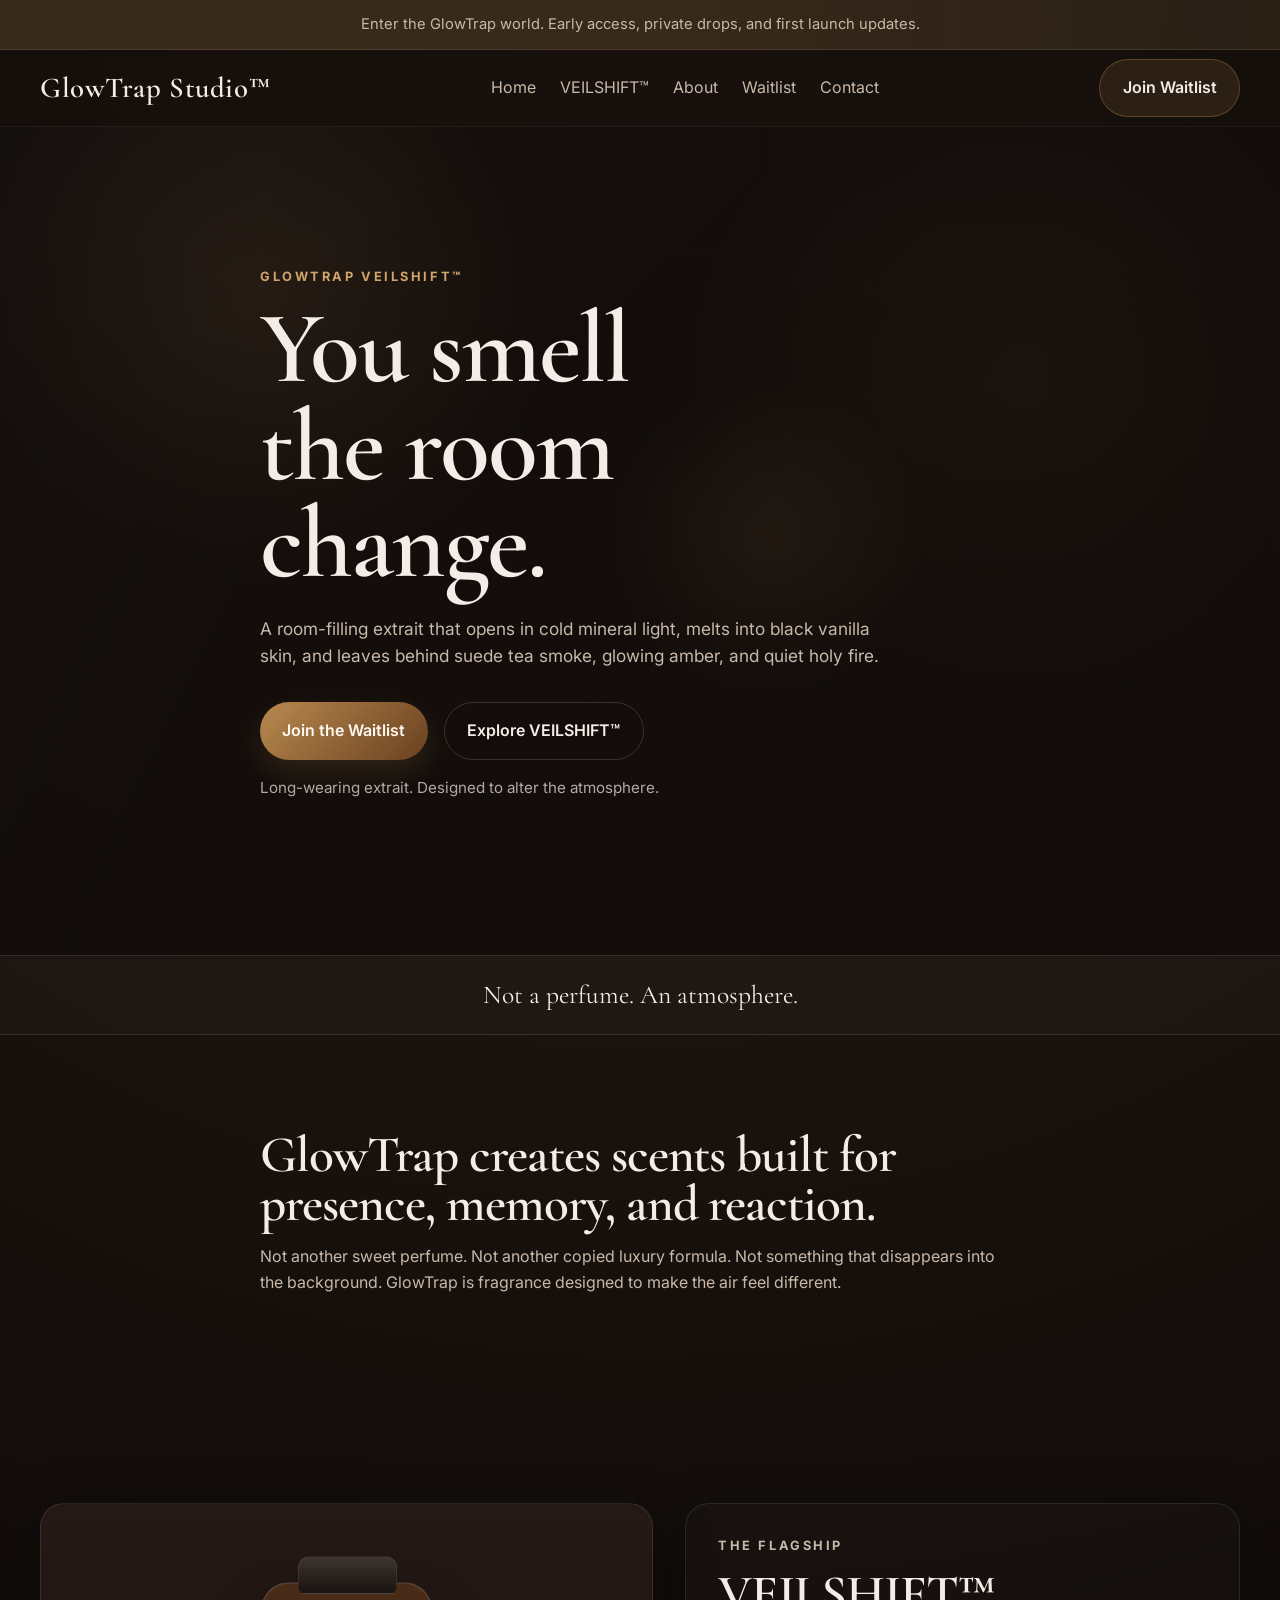
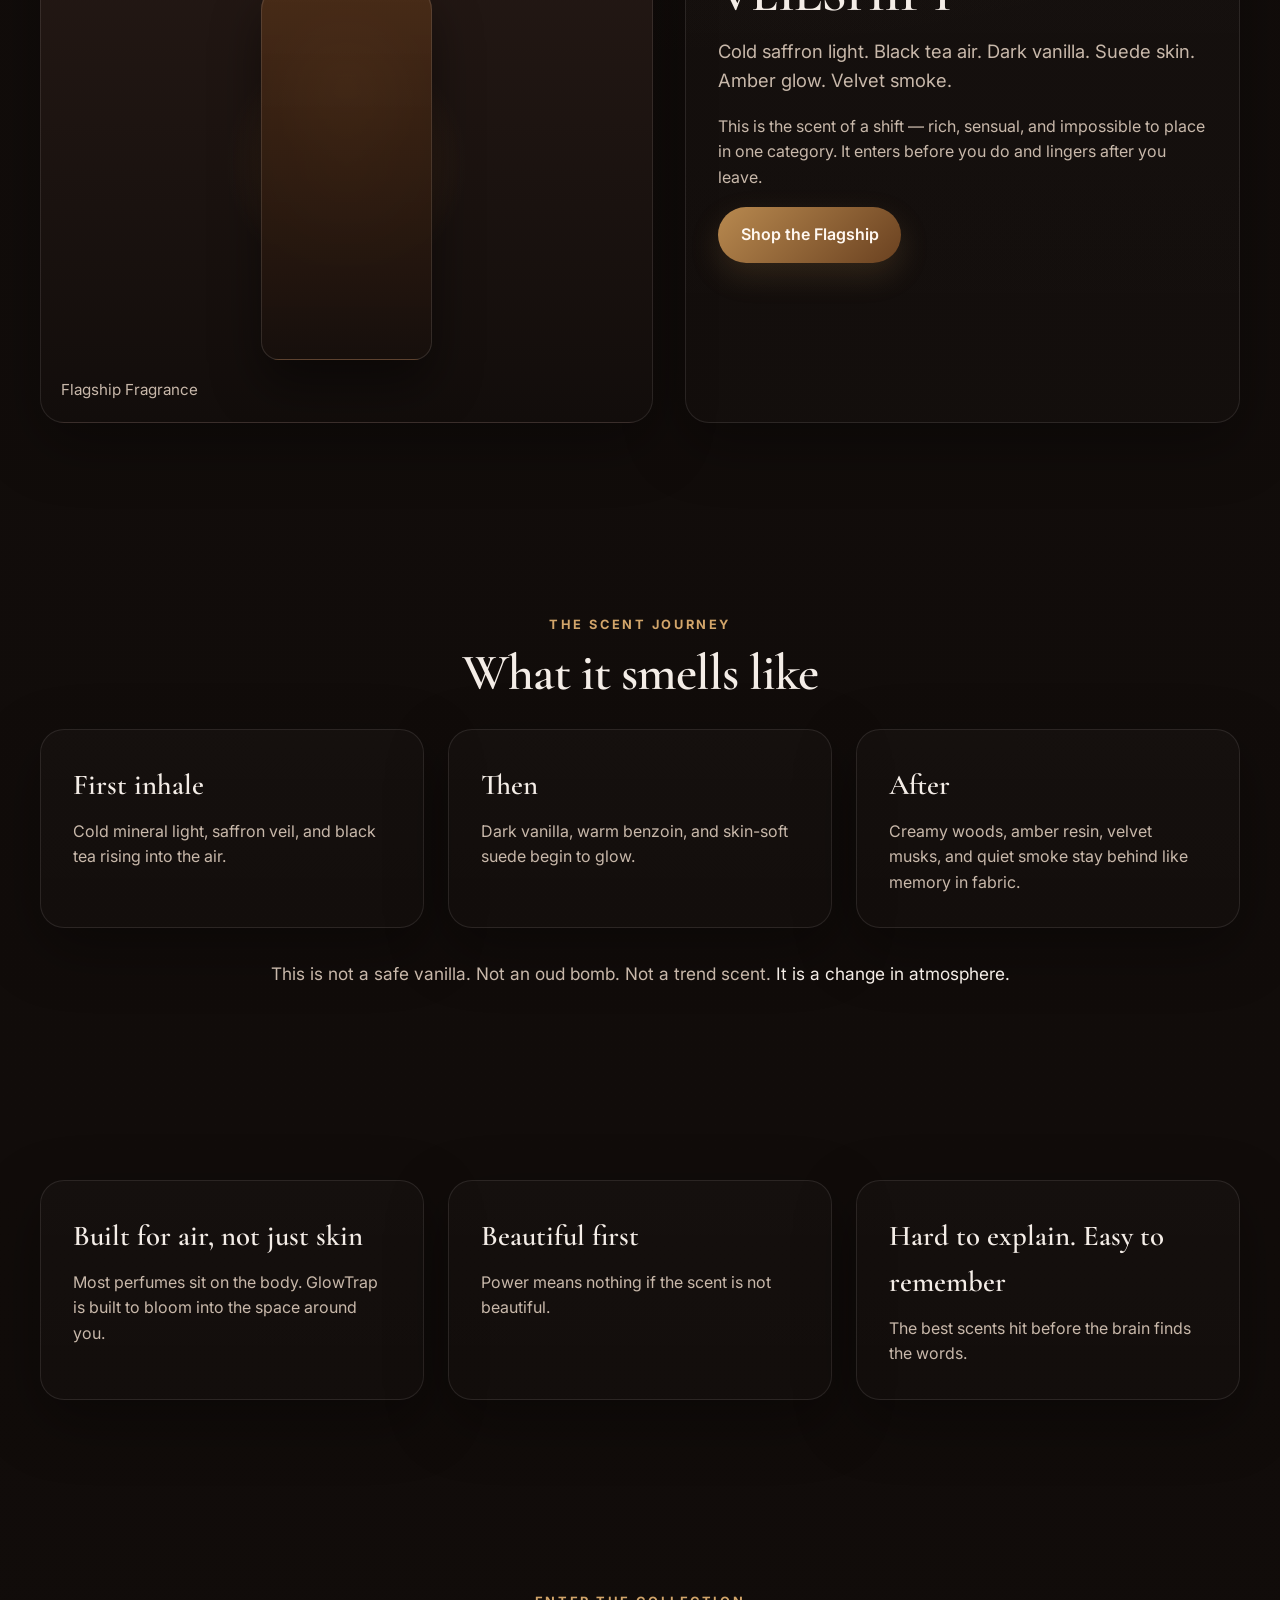
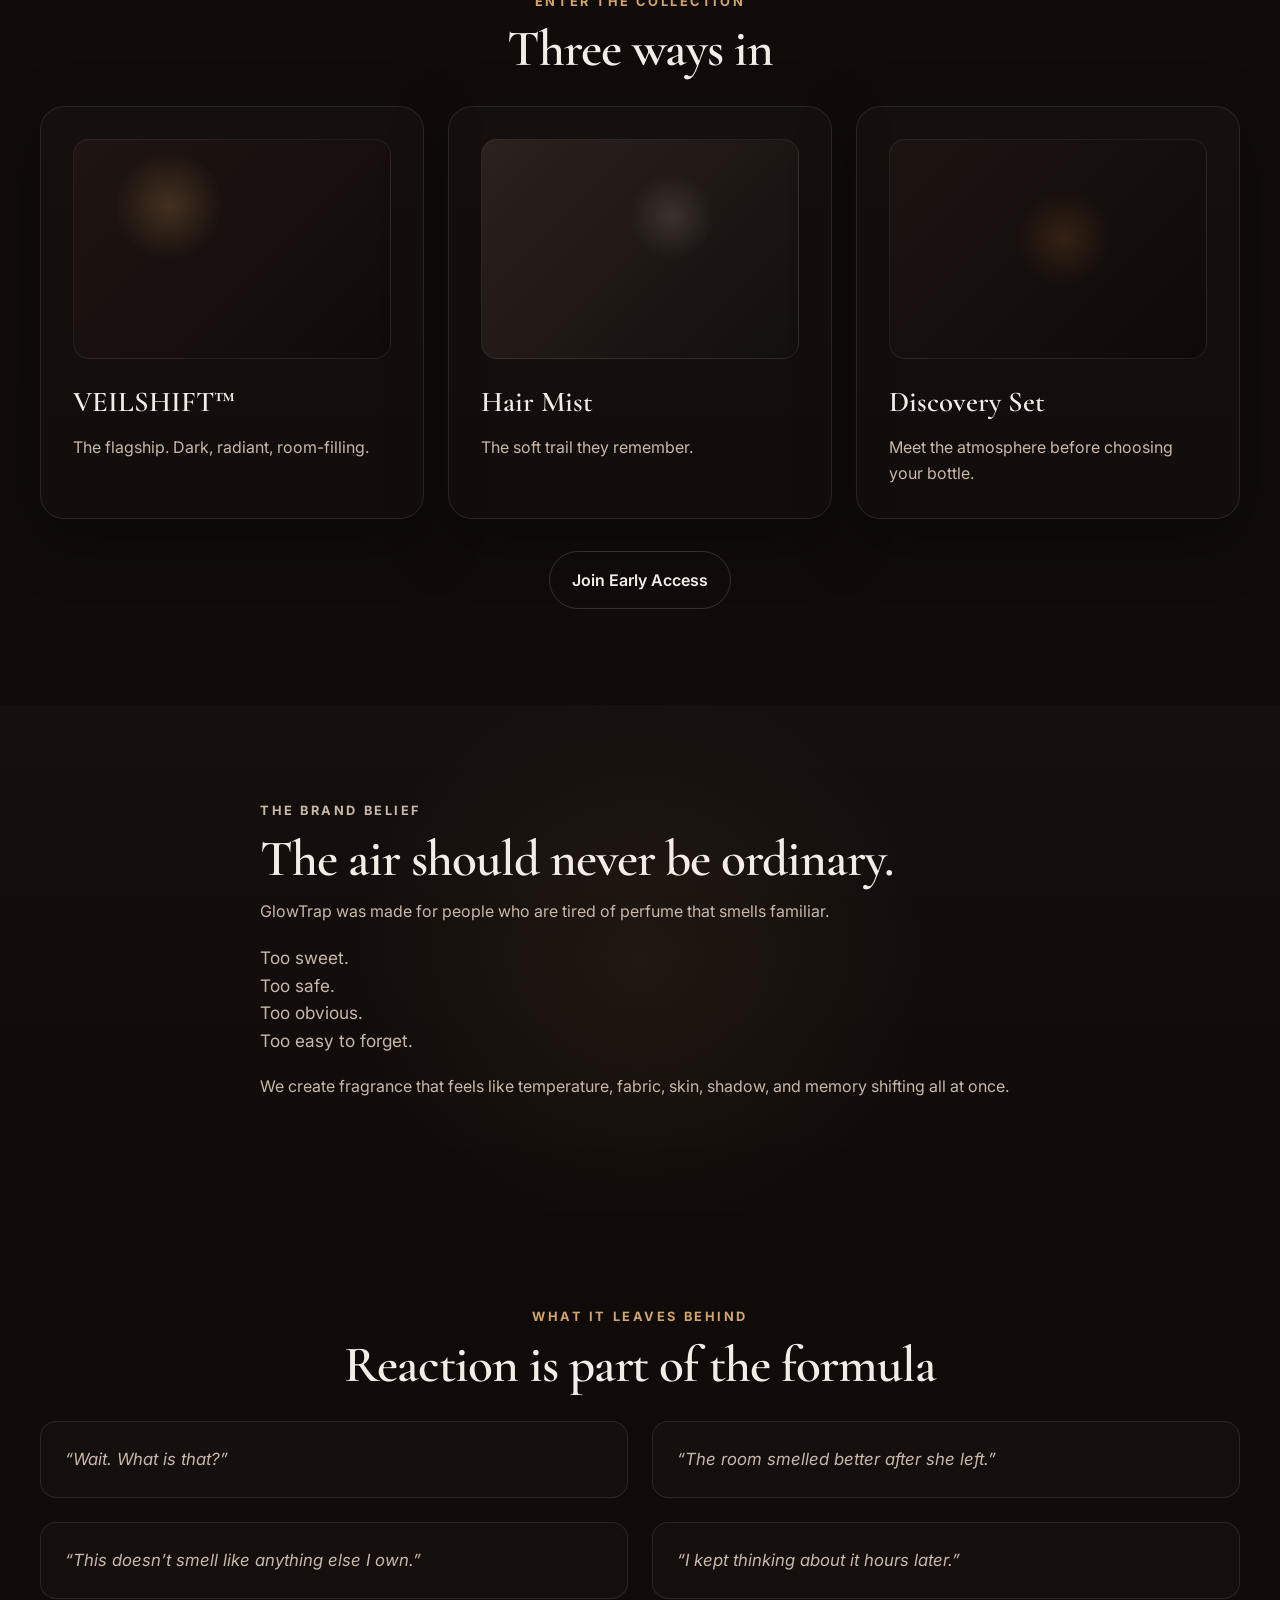
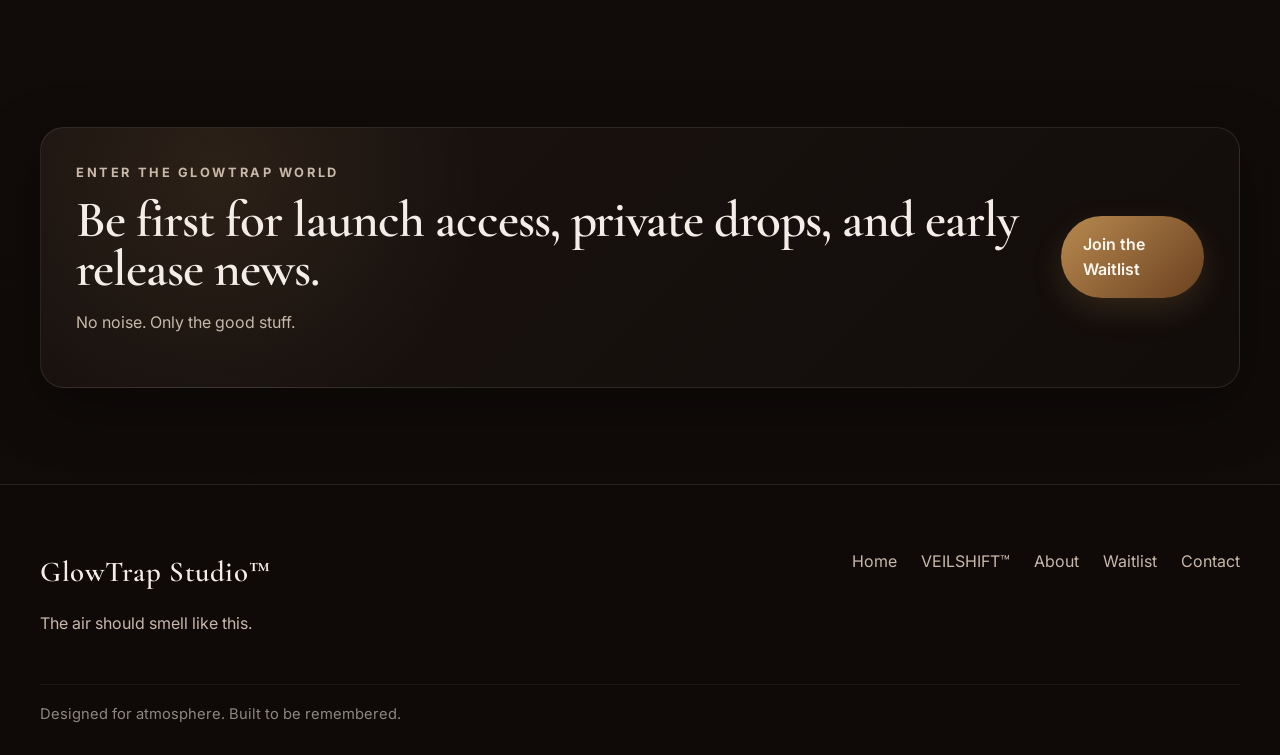
==== index.html @ 7513f03d "Add files via upload" ====
<!DOCTYPE html>
<html lang="en">
<head>
  <meta charset="UTF-8" />
  <meta name="viewport" content="width=device-width, initial-scale=1.0" />
  <title>GlowTrap Studio™ | VEILSHIFT™</title>
  <meta
    name="description"
    content="GlowTrap VEILSHIFT™ — a room-filling extrait built to alter the atmosphere."
  />
  <link rel="preconnect" href="https://fonts.googleapis.com" />
  <link rel="preconnect" href="https://fonts.gstatic.com" crossorigin />
  <link
    href="https://fonts.googleapis.com/css2?family=Cormorant+Garamond:wght@400;500;600;700&family=Inter:wght@400;500;600;700&display=swap"
    rel="stylesheet"
  />
  <link rel="stylesheet" href="css/style.css" />
</head>
<body>
  <div class="announcement-bar">
    <p>Enter the GlowTrap world. Early access, private drops, and first launch updates.</p>
  </div>

  <header class="site-header">
    <div class="container nav-wrap">
      <a href="index.html" class="logo">GlowTrap Studio™</a>

      <button
        class="menu-toggle"
        type="button"
        aria-label="Open menu"
        aria-expanded="false"
        aria-controls="mobile-menu"
      >
        <span></span>
        <span></span>
        <span></span>
      </button>

      <nav class="main-nav" aria-label="Main navigation">
        <a href="index.html">Home</a>
        <a href="veilshift.html">VEILSHIFT™</a>
        <a href="about.html">About</a>
        <a href="waitlist.html">Waitlist</a>
        <a href="contact.html">Contact</a>
      </nav>

      <a href="waitlist.html" class="nav-cta">Join Waitlist</a>
    </div>
  </header>

  <div class="mobile-menu" id="mobile-menu">
    <nav class="mobile-menu-nav" aria-label="Mobile navigation">
      <a href="index.html">Home</a>
      <a href="veilshift.html">VEILSHIFT™</a>
      <a href="about.html">About</a>
      <a href="waitlist.html">Waitlist</a>
      <a href="contact.html">Contact</a>
      <a href="waitlist.html" class="mobile-menu-cta">Join Waitlist</a>
    </nav>
  </div>

  <main>
    <section class="hero">
      <div class="hero-overlay"></div>
      <div class="container hero-content">
        <p class="eyebrow">GLOWTRAP VEILSHIFT™</p>
        <h1>You smell the room change.</h1>
        <p class="hero-text">
          A room-filling extrait that opens in cold mineral light, melts into black
          vanilla skin, and leaves behind suede tea smoke, glowing amber, and quiet holy fire.
        </p>

        <div class="hero-actions">
          <a href="waitlist.html" class="btn btn-primary">Join the Waitlist</a>
          <a href="veilshift.html" class="btn btn-secondary">Explore VEILSHIFT™</a>
        </div>

        <p class="hero-note">
          Long-wearing extrait. Designed to alter the atmosphere.
        </p>
      </div>
    </section>

    <section class="brand-strip">
      <div class="container">
        <p class="brand-strip-text">Not a perfume. An atmosphere.</p>
      </div>
    </section>

    <section class="section intro">
      <div class="container narrow">
        <h2>GlowTrap creates scents built for presence, memory, and reaction.</h2>
        <p>
          Not another sweet perfume. Not another copied luxury formula. Not something
          that disappears into the background. GlowTrap is fragrance designed to make
          the air feel different.
        </p>
      </div>
    </section>

    <section class="section featured-product">
      <div class="container grid-two">
        <div class="image-card image-card-bottle">
          <div class="image-label">Flagship Fragrance</div>
        </div>

        <div class="content-card">
          <p class="eyebrow">The Flagship</p>
          <h2>VEILSHIFT™</h2>
          <p class="lead">
            Cold saffron light. Black tea air. Dark vanilla. Suede skin. Amber glow.
            Velvet smoke.
          </p>
          <p>
            This is the scent of a shift — rich, sensual, and impossible to place in
            one category. It enters before you do and lingers after you leave.
          </p>
          <a href="veilshift.html" class="btn btn-primary">Shop the Flagship</a>
        </div>
      </div>
    </section>

    <section class="section scent-journey">
      <div class="container">
        <div class="section-heading">
          <p class="eyebrow">The Scent Journey</p>
          <h2>What it smells like</h2>
        </div>

        <div class="journey-grid">
          <article class="journey-card">
            <h3>First inhale</h3>
            <p>Cold mineral light, saffron veil, and black tea rising into the air.</p>
          </article>

          <article class="journey-card">
            <h3>Then</h3>
            <p>Dark vanilla, warm benzoin, and skin-soft suede begin to glow.</p>
          </article>

          <article class="journey-card">
            <h3>After</h3>
            <p>Creamy woods, amber resin, velvet musks, and quiet smoke stay behind like memory in fabric.</p>
          </article>
        </div>

        <p class="section-closing">
          This is not a safe vanilla. Not an oud bomb. Not a trend scent.
          <span>It is a change in atmosphere.</span>
        </p>
      </div>
    </section>

    <section class="section philosophy">
      <div class="container grid-three">
        <div class="philosophy-card">
          <h3>Built for air, not just skin</h3>
          <p>
            Most perfumes sit on the body. GlowTrap is built to bloom into the space around you.
          </p>
        </div>

        <div class="philosophy-card">
          <h3>Beautiful first</h3>
          <p>
            Power means nothing if the scent is not beautiful.
          </p>
        </div>

        <div class="philosophy-card">
          <h3>Hard to explain. Easy to remember</h3>
          <p>
            The best scents hit before the brain finds the words.
          </p>
        </div>
      </div>
    </section>

    <section class="section collection-preview">
      <div class="container">
        <div class="section-heading">
          <p class="eyebrow">Enter the Collection</p>
          <h2>Three ways in</h2>
        </div>

        <div class="product-grid">
          <article class="product-card">
            <div class="product-card-image texture-one"></div>
            <h3>VEILSHIFT™</h3>
            <p>The flagship. Dark, radiant, room-filling.</p>
          </article>

          <article class="product-card">
            <div class="product-card-image texture-two"></div>
            <h3>Hair Mist</h3>
            <p>The soft trail they remember.</p>
          </article>

          <article class="product-card">
            <div class="product-card-image texture-three"></div>
            <h3>Discovery Set</h3>
            <p>Meet the atmosphere before choosing your bottle.</p>
          </article>
        </div>

        <div class="centered-action">
          <a href="waitlist.html" class="btn btn-secondary">Join Early Access</a>
        </div>
      </div>
    </section>

    <section class="section emotional-hook">
      <div class="container narrow">
        <p class="eyebrow">The Brand Belief</p>
        <h2>The air should never be ordinary.</h2>
        <p>
          GlowTrap was made for people who are tired of perfume that smells familiar.
        </p>
        <p class="stacked-lines">
          Too sweet.<br />
          Too safe.<br />
          Too obvious.<br />
          Too easy to forget.
        </p>
        <p>
          We create fragrance that feels like temperature, fabric, skin, shadow,
          and memory shifting all at once.
        </p>
      </div>
    </section>

    <section class="section quotes">
      <div class="container">
        <div class="section-heading">
          <p class="eyebrow">What it leaves behind</p>
          <h2>Reaction is part of the formula</h2>
        </div>

        <div class="quote-grid">
          <blockquote>“Wait. What is that?”</blockquote>
          <blockquote>“The room smelled better after she left.”</blockquote>
          <blockquote>“This doesn’t smell like anything else I own.”</blockquote>
          <blockquote>“I kept thinking about it hours later.”</blockquote>
        </div>
      </div>
    </section>

    <section class="section waitlist-cta">
      <div class="container cta-box">
        <div>
          <p class="eyebrow">Enter the GlowTrap world</p>
          <h2>Be first for launch access, private drops, and early release news.</h2>
          <p>No noise. Only the good stuff.</p>
        </div>
        <a href="waitlist.html" class="btn btn-primary">Join the Waitlist</a>
      </div>
    </section>
  </main>

  <footer class="site-footer">
    <div class="container footer-grid">
      <div>
        <a href="index.html" class="footer-logo">GlowTrap Studio™</a>
        <p class="footer-tagline">The air should smell like this.</p>
      </div>

      <div class="footer-links">
        <a href="index.html">Home</a>
        <a href="veilshift.html">VEILSHIFT™</a>
        <a href="about.html">About</a>
        <a href="waitlist.html">Waitlist</a>
        <a href="contact.html">Contact</a>
      </div>
    </div>

    <div class="container footer-bottom">
      <p>Designed for atmosphere. Built to be remembered.</p>
    </div>
  </footer>
  <script src="js/main.js"></script>
</body>
</html>
---- css/style.css ----
:root {
  --bg: #120d0b;
  --bg-soft: #1a1310;
  --bg-elevated: #201714;
  --text: #f4ede7;
  --text-muted: #c8b8aa;
  --gold: #b8894f;
  --gold-soft: #d2a56a;
  --amber: #6a4120;
  --smoke: #2c221d;
  --border: rgba(244, 237, 231, 0.1);
  --shadow: 0 20px 60px rgba(0, 0, 0, 0.35);
  --radius: 24px;
  --radius-sm: 16px;
  --max-width: 1200px;
  --transition: 220ms ease;
}

* {
  box-sizing: border-box;
}

html {
  scroll-behavior: smooth;
}

body {
  margin: 0;
  background:
    radial-gradient(circle at top, rgba(184, 137, 79, 0.12), transparent 30%),
    linear-gradient(180deg, #120d0b 0%, #100b09 100%);
  color: var(--text);
  font-family: "Inter", sans-serif;
  line-height: 1.6;
}

img {
  max-width: 100%;
  display: block;
}

a {
  color: inherit;
  text-decoration: none;
}

.container {
  width: min(var(--max-width), calc(100% - 2rem));
  margin: 0 auto;
}

.narrow {
  width: min(760px, 100%);
  margin: 0 auto;
}

.announcement-bar {
  background: linear-gradient(90deg, rgba(184, 137, 79, 0.16), rgba(184, 137, 79, 0.08));
  border-bottom: 1px solid var(--border);
  text-align: center;
  font-size: 0.92rem;
  color: var(--text-muted);
}

.announcement-bar p {
  margin: 0;
  padding: 0.8rem 1rem;
}

.site-header {
  position: sticky;
  top: 0;
  z-index: 20;
  backdrop-filter: blur(16px);
  background: rgba(18, 13, 11, 0.72);
  border-bottom: 1px solid rgba(244, 237, 231, 0.06);
}

.nav-wrap {
  display: flex;
  align-items: center;
  justify-content: space-between;
  gap: 1rem;
  min-height: 76px;
}

.logo,
.footer-logo {
  font-family: "Cormorant Garamond", serif;
  font-size: 1.8rem;
  font-weight: 600;
  letter-spacing: 0.02em;
}

.main-nav {
  display: flex;
  align-items: center;
  gap: 1.5rem;
}

.main-nav a,
.footer-links a {
  color: var(--text-muted);
  transition: color var(--transition);
}

.main-nav a:hover,
.footer-links a:hover,
.logo:hover,
.footer-logo:hover {
  color: var(--text);
}

.nav-cta,
.btn {
  display: inline-flex;
  align-items: center;
  justify-content: center;
  border-radius: 999px;
  padding: 0.95rem 1.4rem;
  font-weight: 600;
  transition:
    transform var(--transition),
    background var(--transition),
    color var(--transition),
    border-color var(--transition),
    box-shadow var(--transition);
  cursor: pointer;
}

.nav-cta {
  background: rgba(184, 137, 79, 0.14);
  color: var(--text);
  border: 1px solid rgba(184, 137, 79, 0.35);
}

.nav-cta:hover,
.btn:hover {
  transform: translateY(-2px);
}

.btn-primary {
  background: linear-gradient(135deg, var(--gold), var(--amber));
  color: #fff8f1;
  box-shadow: 0 12px 30px rgba(184, 137, 79, 0.18);
}

.btn-primary:hover {
  box-shadow: 0 18px 36px rgba(184, 137, 79, 0.25);
}

.btn-secondary {
  background: transparent;
  border: 1px solid rgba(244, 237, 231, 0.16);
  color: var(--text);
}

.btn-secondary:hover {
  background: rgba(244, 237, 231, 0.04);
  border-color: rgba(244, 237, 231, 0.24);
}

.hero {
  position: relative;
  min-height: 92vh;
  display: flex;
  align-items: center;
  overflow: hidden;
  background:
    radial-gradient(circle at 20% 20%, rgba(184, 137, 79, 0.18), transparent 24%),
    radial-gradient(circle at 80% 30%, rgba(106, 65, 32, 0.2), transparent 28%),
    linear-gradient(135deg, rgba(18, 13, 11, 0.6), rgba(18, 13, 11, 0.92)),
    linear-gradient(120deg, #18110e 0%, #0f0a08 100%);
}

.hero::before {
  content: "";
  position: absolute;
  inset: 0;
  background:
    linear-gradient(115deg, rgba(255, 255, 255, 0.02), transparent 30%),
    radial-gradient(circle at 60% 50%, rgba(184, 137, 79, 0.16), transparent 18%);
  pointer-events: none;
}

.hero-overlay {
  position: absolute;
  inset: 0;
  background:
    linear-gradient(to top, rgba(18, 13, 11, 0.75), rgba(18, 13, 11, 0.2)),
    radial-gradient(circle at center, transparent 30%, rgba(18, 13, 11, 0.35));
}

.hero-content {
  position: relative;
  z-index: 2;
  padding: 5rem 0;
  max-width: 760px;
}

.eyebrow {
  margin: 0 0 0.8rem;
  text-transform: uppercase;
  letter-spacing: 0.2em;
  font-size: 0.8rem;
  font-weight: 700;
  color: var(--gold-soft);
}

.hero h1,
.section h2,
.content-card h2,
.cta-box h2 {
  margin: 0;
  font-family: "Cormorant Garamond", serif;
  font-weight: 600;
  line-height: 0.95;
  letter-spacing: -0.02em;
}

.hero h1 {
  font-size: clamp(3.4rem, 8vw, 6.6rem);
  max-width: 10ch;
}

.hero-text {
  max-width: 640px;
  margin: 1.4rem 0 0;
  font-size: 1.08rem;
  color: var(--text-muted);
}

.hero-actions {
  display: flex;
  flex-wrap: wrap;
  gap: 1rem;
  margin-top: 2rem;
}

.hero-note {
  margin-top: 1rem;
  color: rgba(244, 237, 231, 0.7);
  font-size: 0.95rem;
}

.brand-strip {
  border-top: 1px solid var(--border);
  border-bottom: 1px solid var(--border);
  background: rgba(244, 237, 231, 0.02);
}

.brand-strip-text {
  margin: 0;
  padding: 1.15rem 0;
  text-align: center;
  font-family: "Cormorant Garamond", serif;
  font-size: 1.6rem;
  color: var(--text);
}

.section {
  padding: 6rem 0;
}

.intro h2,
.section-heading h2,
.emotional-hook h2,
.content-card h2,
.cta-box h2 {
  font-size: clamp(2.4rem, 4vw, 4rem);
}

.intro p,
.content-card p,
.section-closing,
.emotional-hook p,
.cta-box p {
  color: var(--text-muted);
}

.grid-two {
  display: grid;
  gap: 2rem;
  grid-template-columns: 1.05fr 0.95fr;
  align-items: stretch;
}

.grid-three {
  display: grid;
  gap: 1.5rem;
  grid-template-columns: repeat(3, 1fr);
}

.image-card,
.content-card,
.philosophy-card,
.journey-card,
.product-card,
.cta-box {
  border: 1px solid var(--border);
  background: linear-gradient(180deg, rgba(255, 255, 255, 0.02), rgba(255, 255, 255, 0.01));
  box-shadow: var(--shadow);
}

.image-card,
.content-card,
.philosophy-card,
.journey-card,
.product-card {
  border-radius: var(--radius);
}

.image-card-bottle {
  min-height: 520px;
  position: relative;
  overflow: hidden;
  background:
    radial-gradient(circle at 50% 35%, rgba(184, 137, 79, 0.28), transparent 18%),
    radial-gradient(circle at 50% 50%, rgba(106, 65, 32, 0.5), transparent 30%),
    linear-gradient(180deg, #251915 0%, #120d0b 100%);
}

.image-card-bottle::before {
  content: "";
  position: absolute;
  inset: 15% 36% 12% 36%;
  border-radius: 28px 28px 18px 18px;
  background:
    linear-gradient(180deg, rgba(78, 45, 22, 0.85), rgba(23, 15, 12, 0.92)),
    linear-gradient(180deg, rgba(255, 255, 255, 0.08), transparent 40%);
  border: 1px solid rgba(244, 237, 231, 0.12);
  box-shadow:
    inset 0 1px 0 rgba(255, 255, 255, 0.08),
    0 26px 50px rgba(0, 0, 0, 0.42);
}

.image-card-bottle::after {
  content: "";
  position: absolute;
  top: 10%;
  left: 42%;
  width: 16%;
  height: 7%;
  border-radius: 12px 12px 6px 6px;
  background: linear-gradient(180deg, #3e352f, #191311);
  border: 1px solid rgba(244, 237, 231, 0.08);
}

.image-label {
  position: absolute;
  left: 1.25rem;
  bottom: 1.25rem;
  color: var(--text-muted);
  font-size: 0.95rem;
}

.content-card,
.philosophy-card,
.journey-card,
.product-card {
  padding: 2rem;
}

.lead {
  font-size: 1.15rem;
  color: var(--text);
}

.section-heading {
  margin-bottom: 2rem;
  text-align: center;
}

.journey-grid,
.quote-grid,
.product-grid {
  display: grid;
  gap: 1.5rem;
}

.journey-grid {
  grid-template-columns: repeat(3, 1fr);
}

.journey-card h3,
.philosophy-card h3,
.product-card h3,
.notes-card h3 {
  margin-top: 0;
  margin-bottom: 0.65rem;
  font-family: "Cormorant Garamond", serif;
  font-size: 1.8rem;
  font-weight: 600;
}

.journey-card p,
.philosophy-card p,
.product-card p,
blockquote {
  margin: 0;
  color: var(--text-muted);
}

.section-closing {
  margin: 2rem auto 0;
  max-width: 760px;
  text-align: center;
  font-size: 1.08rem;
}

.section-closing span {
  color: var(--text);
}

.product-grid {
  grid-template-columns: repeat(3, 1fr);
}

.product-card-image {
  height: 220px;
  border-radius: calc(var(--radius) - 8px);
  margin-bottom: 1.25rem;
  border: 1px solid rgba(244, 237, 231, 0.08);
}

.texture-one {
  background:
    radial-gradient(circle at 30% 30%, rgba(184, 137, 79, 0.25), transparent 20%),
    linear-gradient(135deg, #1f1512, #100b09);
}

.texture-two {
  background:
    radial-gradient(circle at 60% 35%, rgba(255, 235, 216, 0.12), transparent 18%),
    linear-gradient(135deg, #2b211d, #130f0d);
}

.texture-three {
  background:
    radial-gradient(circle at 55% 45%, rgba(106, 65, 32, 0.36), transparent 22%),
    linear-gradient(135deg, #1c1411, #0f0a08);
}

.centered-action {
  text-align: center;
  margin-top: 2rem;
}

.emotional-hook {
  background:
    linear-gradient(180deg, rgba(255, 255, 255, 0.015), transparent),
    radial-gradient(circle at center, rgba(184, 137, 79, 0.08), transparent 42%);
}

.stacked-lines {
  margin: 1.2rem 0;
  color: var(--text);
  font-size: 1.08rem;
}

.quote-grid {
  grid-template-columns: repeat(2, 1fr);
}

blockquote {
  padding: 1.5rem;
  border-radius: var(--radius-sm);
  border: 1px solid var(--border);
  background: rgba(255, 255, 255, 0.02);
  font-size: 1.05rem;
  font-style: italic;
}

.waitlist-cta {
  padding-top: 2rem;
}

.cta-box {
  border-radius: var(--radius);
  padding: 2.2rem;
  display: flex;
  align-items: center;
  justify-content: space-between;
  gap: 2rem;
  background:
    radial-gradient(circle at 15% 20%, rgba(184, 137, 79, 0.12), transparent 25%),
    linear-gradient(135deg, #1a1310, #120d0b);
}

.site-footer {
  padding-top: 4rem;
  border-top: 1px solid var(--border);
  background: #0f0a08;
}

.footer-grid {
  display: flex;
  justify-content: space-between;
  gap: 2rem;
  padding-bottom: 2rem;
}

.footer-tagline {
  color: var(--text-muted);
}

.footer-links {
  display: flex;
  flex-wrap: wrap;
  gap: 1rem 1.5rem;
  align-content: start;
}

.footer-bottom {
  border-top: 1px solid rgba(244, 237, 231, 0.06);
  padding: 1.1rem 0 1.8rem;
}

.footer-bottom p {
  margin: 0;
  color: rgba(244, 237, 231, 0.55);
  font-size: 0.92rem;
}

.page-hero {
  padding-top: 5rem;
}

.page-title {
  margin: 0;
  font-family: "Cormorant Garamond", serif;
  font-size: clamp(3rem, 6vw, 5.5rem);
  line-height: 0.95;
}

.page-intro {
  margin-top: 1.25rem;
  color: var(--text-muted);
  font-size: 1.08rem;
}

.about-visual {
  min-height: 420px;
  background:
    radial-gradient(circle at 30% 25%, rgba(184, 137, 79, 0.18), transparent 18%),
    radial-gradient(circle at 70% 55%, rgba(106, 65, 32, 0.24), transparent 20%),
    linear-gradient(135deg, #1a1310, #0f0a08);
}

.product-hero-section {
  padding-top: 5rem;
}

.product-hero-grid {
  align-items: center;
}

.product-bottle {
  min-height: 560px;
}

.product-info-card {
  background:
    radial-gradient(circle at top left, rgba(184, 137, 79, 0.12), transparent 28%),
    linear-gradient(180deg, rgba(255, 255, 255, 0.02), rgba(255, 255, 255, 0.01));
}

.product-title {
  font-family: "Cormorant Garamond", serif;
  font-size: clamp(2.8rem, 5vw, 5rem);
  line-height: 0.95;
  margin: 0;
}

.product-meta {
  display: flex;
  gap: 2rem;
  flex-wrap: wrap;
  margin: 1.5rem 0;
  padding: 1rem 0;
  border-top: 1px solid var(--border);
  border-bottom: 1px solid var(--border);
}

.meta-label {
  display: block;
  margin-bottom: 0.35rem;
  text-transform: uppercase;
  letter-spacing: 0.12em;
  font-size: 0.72rem;
  color: var(--gold-soft);
}

.product-meta strong,
.performance-grid strong {
  font-size: 1rem;
  color: var(--text);
}

.product-notes-list,
.wear-list,
.waitlist-benefits {
  margin: 1.25rem 0 0;
  padding-left: 1.1rem;
  color: var(--text-muted);
}

.product-notes-list li,
.wear-list li,
.waitlist-benefits li {
  margin-bottom: 0.5rem;
}

.long-copy p {
  color: var(--text-muted);
  margin: 0 0 1rem;
}

.notes-grid {
  display: grid;
  gap: 1.5rem;
  grid-template-columns: repeat(3, 1fr);
}

.notes-card {
  border: 1px solid var(--border);
  border-radius: var(--radius);
  padding: 2rem;
  background: linear-gradient(180deg, rgba(255, 255, 255, 0.02), rgba(255, 255, 255, 0.01));
  box-shadow: var(--shadow);
}

.notes-card ul {
  margin: 0;
  padding-left: 1.1rem;
  color: var(--text-muted);
}

.notes-card li {
  margin-bottom: 0.45rem;
}

.performance-grid {
  display: grid;
  gap: 1.25rem;
  margin-top: 1.5rem;
}

.performance-visual {
  min-height: 360px;
  background:
    radial-gradient(circle at 35% 30%, rgba(184, 137, 79, 0.18), transparent 18%),
    radial-gradient(circle at 60% 55%, rgba(106, 65, 32, 0.28), transparent 22%),
    linear-gradient(135deg, #1b1310, #0f0a08);
}

.waitlist-grid {
  display: grid;
  grid-template-columns: 1fr 1fr;
  gap: 2rem;
}

.waitlist-small-note,
.form-note {
  color: var(--text-muted);
  font-size: 0.95rem;
}

.waitlist-form,
.contact-form {
  display: grid;
  gap: 0.9rem;
  margin-top: 1rem;
}

.waitlist-form label,
.contact-form label {
  font-size: 0.95rem;
  color: var(--text);
  font-weight: 600;
}

.waitlist-form label span {
  color: var(--text-muted);
  font-weight: 400;
}

.waitlist-form input,
.contact-form input,
.contact-form textarea {
  width: 100%;
  border: 1px solid rgba(244, 237, 231, 0.12);
  background: rgba(255, 255, 255, 0.03);
  color: var(--text);
  border-radius: 14px;
  padding: 1rem 1rem;
  font: inherit;
  outline: none;
  resize: vertical;
  transition: border-color var(--transition), background var(--transition);
}

.waitlist-form input::placeholder,
.contact-form input::placeholder,
.contact-form textarea::placeholder {
  color: rgba(200, 184, 170, 0.65);
}

.waitlist-form input:focus,
.contact-form input:focus,
.contact-form textarea:focus {
  border-color: rgba(184, 137, 79, 0.5);
  background: rgba(255, 255, 255, 0.05);
}

.waitlist-form .btn,
.contact-form .btn {
  margin-top: 0.5rem;
}

.contact-grid {
  display: grid;
  grid-template-columns: 1.15fr 0.85fr;
  gap: 2rem;
}

.contact-info-list {
  display: grid;
  gap: 1.25rem;
  margin-top: 1rem;
}

.contact-item a,
.contact-item p {
  margin: 0;
  color: var(--text-muted);
}

.contact-item a:hover {
  color: var(--text);
}

.contact-side-note {
  margin-top: 2rem;
  padding-top: 1.25rem;
  border-top: 1px solid var(--border);
}

.contact-side-note p {
  margin: 0;
  color: var(--text-muted);
}

body.menu-open {
  overflow: hidden;
}

.site-header.scrolled {
  background: rgba(18, 13, 11, 0.9);
  box-shadow: 0 10px 28px rgba(0, 0, 0, 0.22);
}

.menu-toggle {
  display: none;
  width: 48px;
  height: 48px;
  padding: 0;
  border: 1px solid rgba(244, 237, 231, 0.1);
  border-radius: 999px;
  background: rgba(255, 255, 255, 0.03);
  align-items: center;
  justify-content: center;
  flex-direction: column;
  gap: 5px;
  cursor: pointer;
  transition: background var(--transition), border-color var(--transition);
}

.menu-toggle:hover {
  background: rgba(255, 255, 255, 0.05);
  border-color: rgba(244, 237, 231, 0.16);
}

.menu-toggle span {
  display: block;
  width: 18px;
  height: 1.8px;
  background: var(--text);
  border-radius: 999px;
  transition: transform var(--transition), opacity var(--transition);
}

.menu-toggle.is-active span:nth-child(1) {
  transform: translateY(6.8px) rotate(45deg);
}

.menu-toggle.is-active span:nth-child(2) {
  opacity: 0;
}

.menu-toggle.is-active span:nth-child(3) {
  transform: translateY(-6.8px) rotate(-45deg);
}

.mobile-menu {
  position: fixed;
  top: 76px;
  left: 0;
  right: 0;
  z-index: 19;
  padding: 1rem;
  transform: translateY(-110%);
  opacity: 0;
  pointer-events: none;
  transition: transform var(--transition), opacity var(--transition);
}

.mobile-menu.is-open {
  transform: translateY(0);
  opacity: 1;
  pointer-events: auto;
}

.mobile-menu-nav {
  display: flex;
  flex-direction: column;
  gap: 0.8rem;
  padding: 1rem;
  border-radius: 24px;
  border: 1px solid var(--border);
  background:
    radial-gradient(circle at top left, rgba(184, 137, 79, 0.12), transparent 28%),
    linear-gradient(180deg, rgba(26, 19, 16, 0.96), rgba(18, 13, 11, 0.98));
  box-shadow: var(--shadow);
  backdrop-filter: blur(18px);
}

.mobile-menu-nav a {
  color: var(--text);
  padding: 0.9rem 0.25rem;
  border-bottom: 1px solid rgba(244, 237, 231, 0.06);
}

.mobile-menu-nav a:last-child {
  border-bottom: none;
}

.mobile-menu-cta {
  margin-top: 0.4rem;
  border: 1px solid rgba(184, 137, 79, 0.28);
  border-radius: 999px;
  background: rgba(184, 137, 79, 0.12);
  text-align: center;
  font-weight: 600;
}

.form-success {
  margin: 0.5rem 0 0;
  color: var(--gold-soft);
  font-size: 0.95rem;
}

@media (max-width: 980px) {
  .main-nav {
    display: none;
  }

  .menu-toggle {
    display: inline-flex;
  }

  .nav-cta {
    display: none;
  }

  .mobile-menu {
    top: 70px;
  }

  .grid-two,
  .grid-three,
  .journey-grid,
  .product-grid,
  .quote-grid,
  .notes-grid,
  .waitlist-grid,
  .contact-grid {
    grid-template-columns: 1fr;
  }

  .cta-box,
  .footer-grid {
    flex-direction: column;
    align-items: flex-start;
  }

  .hero {
    min-height: 82vh;
  }

  .image-card-bottle,
  .product-bottle {
    min-height: 420px;
  }
}

@media (min-width: 981px) {
  .mobile-menu {
    display: none;
  }
}

@media (max-width: 640px) {
  .nav-wrap {
    min-height: 70px;
  }

  .logo,
  .footer-logo {
    font-size: 1.5rem;
  }

  .section {
    padding: 4.5rem 0;
  }

  .hero-content {
    padding: 4rem 0;
  }

  .hero-actions {
    flex-direction: column;
    align-items: stretch;
  }

  .btn {
    width: 100%;
  }

  .content-card,
  .philosophy-card,
  .journey-card,
  .product-card,
  .cta-box,
  .notes-card {
    padding: 1.4rem;
  }

  .brand-strip-text {
    font-size: 1.3rem;
  }
}
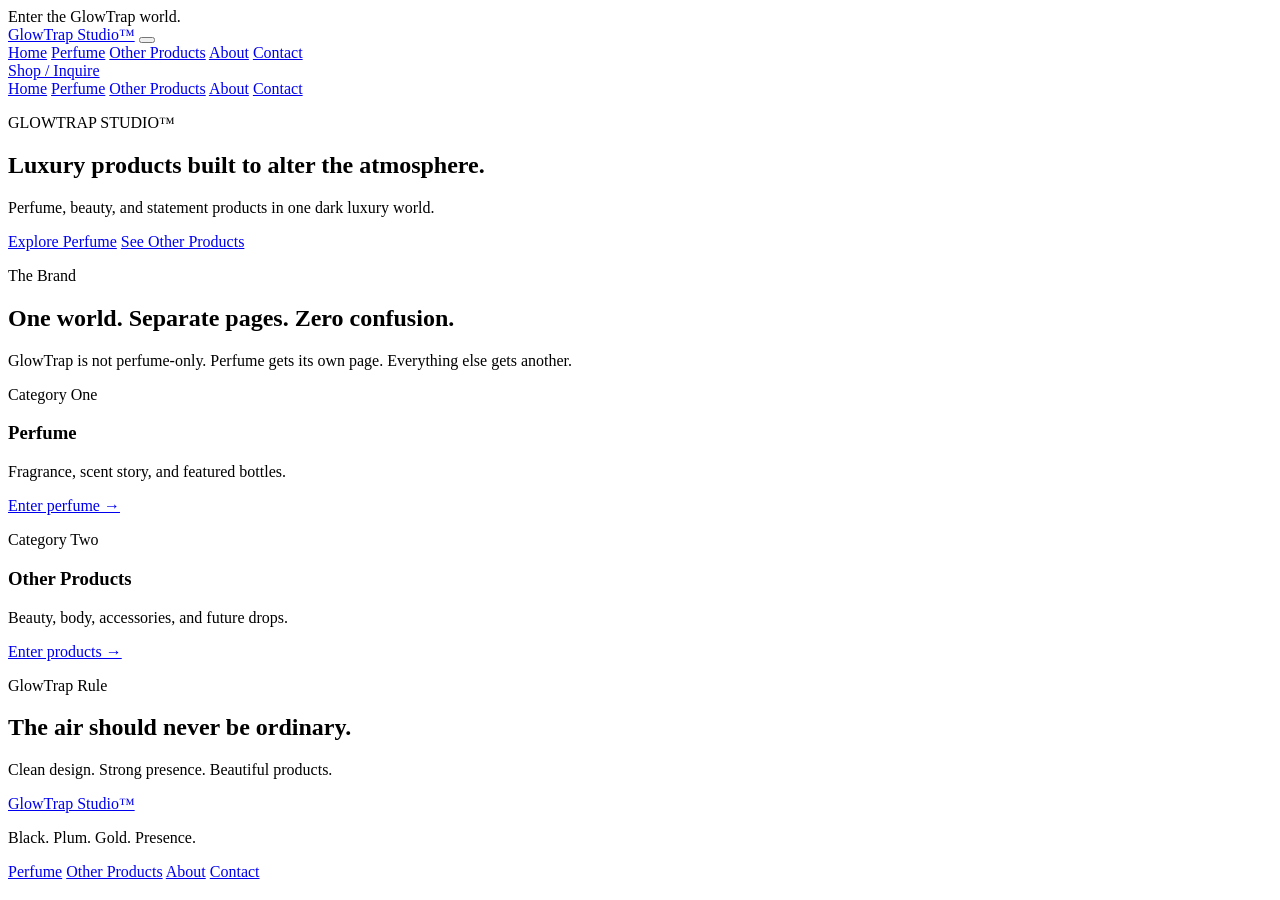
==== commit 66e9f9ca: "Create index.html" ====
--- a/index.html
+++ b/index.html
@@ -3,281 +3,123 @@
 <head>
   <meta charset="UTF-8" />
   <meta name="viewport" content="width=device-width, initial-scale=1.0" />
-  <title>GlowTrap Studio™ | VEILSHIFT™</title>
-  <meta
-    name="description"
-    content="GlowTrap VEILSHIFT™ — a room-filling extrait built to alter the atmosphere."
-  />
-  <link rel="preconnect" href="https://fonts.googleapis.com" />
-  <link rel="preconnect" href="https://fonts.gstatic.com" crossorigin />
-  <link
-    href="https://fonts.googleapis.com/css2?family=Cormorant+Garamond:wght@400;500;600;700&family=Inter:wght@400;500;600;700&display=swap"
-    rel="stylesheet"
-  />
+  <title>GlowTrap Studio™</title>
+  <meta name="description" content="GlowTrap Studio™ — luxury products built to alter the atmosphere." />
+  <link rel="preconnect" href="https://fonts.googleapis.com">
+  <link rel="preconnect" href="https://fonts.gstatic.com" crossorigin>
+  <link href="https://fonts.googleapis.com/css2?family=Cormorant+Garamond:wght@500;600;700&family=Inter:wght@400;500;600;700&display=swap" rel="stylesheet">
   <link rel="stylesheet" href="css/style.css" />
 </head>
 <body>
-  <div class="announcement-bar">
-    <p>Enter the GlowTrap world. Early access, private drops, and first launch updates.</p>
-  </div>
+  <div class="topbar">Enter the GlowTrap world.</div>
 
   <header class="site-header">
     <div class="container nav-wrap">
-      <a href="index.html" class="logo">GlowTrap Studio™</a>
+      <a class="logo" href="index.html">GlowTrap Studio™</a>
 
-      <button
-        class="menu-toggle"
-        type="button"
-        aria-label="Open menu"
-        aria-expanded="false"
-        aria-controls="mobile-menu"
-      >
+      <button class="menu-toggle" id="menuToggle" aria-label="Open menu">
         <span></span>
         <span></span>
         <span></span>
       </button>
 
-      <nav class="main-nav" aria-label="Main navigation">
+      <nav class="main-nav">
         <a href="index.html">Home</a>
-        <a href="veilshift.html">VEILSHIFT™</a>
+        <a href="perfume.html">Perfume</a>
+        <a href="products.html">Other Products</a>
         <a href="about.html">About</a>
-        <a href="waitlist.html">Waitlist</a>
         <a href="contact.html">Contact</a>
       </nav>
 
-      <a href="waitlist.html" class="nav-cta">Join Waitlist</a>
+      <a class="nav-cta" href="contact.html">Shop / Inquire</a>
+    </div>
+
+    <div class="mobile-menu" id="mobileMenu">
+      <a href="index.html">Home</a>
+      <a href="perfume.html">Perfume</a>
+      <a href="products.html">Other Products</a>
+      <a href="about.html">About</a>
+      <a href="contact.html">Contact</a>
     </div>
   </header>
 
-  <div class="mobile-menu" id="mobile-menu">
-    <nav class="mobile-menu-nav" aria-label="Mobile navigation">
-      <a href="index.html">Home</a>
-      <a href="veilshift.html">VEILSHIFT™</a>
-      <a href="about.html">About</a>
-      <a href="waitlist.html">Waitlist</a>
-      <a href="contact.html">Contact</a>
-      <a href="waitlist.html" class="mobile-menu-cta">Join Waitlist</a>
-    </nav>
-  </div>
-
   <main>
     <section class="hero">
-      <div class="hero-overlay"></div>
       <div class="container hero-content">
-        <p class="eyebrow">GLOWTRAP VEILSHIFT™</p>
-        <h1>You smell the room change.</h1>
+        <p class="eyebrow">GLOWTRAP STUDIO™</p>
+        <h1>Luxury products built to alter the atmosphere.</h1>
         <p class="hero-text">
-          A room-filling extrait that opens in cold mineral light, melts into black
-          vanilla skin, and leaves behind suede tea smoke, glowing amber, and quiet holy fire.
+          Perfume, beauty, and statement products in one dark luxury world.
         </p>
 
         <div class="hero-actions">
-          <a href="waitlist.html" class="btn btn-primary">Join the Waitlist</a>
-          <a href="veilshift.html" class="btn btn-secondary">Explore VEILSHIFT™</a>
+          <a class="btn btn-primary" href="perfume.html">Explore Perfume</a>
+          <a class="btn btn-secondary" href="products.html">See Other Products</a>
         </div>
+      </div>
+    </section>
 
-        <p class="hero-note">
-          Long-wearing extrait. Designed to alter the atmosphere.
+    <section class="section intro">
+      <div class="container center">
+        <p class="eyebrow">The Brand</p>
+        <h2>One world. Separate pages. Zero confusion.</h2>
+        <p>
+          GlowTrap is not perfume-only. Perfume gets its own page. Everything else gets another.
         </p>
       </div>
     </section>
 
-    <section class="brand-strip">
-      <div class="container">
-        <p class="brand-strip-text">Not a perfume. An atmosphere.</p>
-      </div>
-    </section>
-
-    <section class="section intro">
-      <div class="container narrow">
-        <h2>GlowTrap creates scents built for presence, memory, and reaction.</h2>
-        <p>
-          Not another sweet perfume. Not another copied luxury formula. Not something
-          that disappears into the background. GlowTrap is fragrance designed to make
-          the air feel different.
-        </p>
-      </div>
-    </section>
-
-    <section class="section featured-product">
-      <div class="container grid-two">
-        <div class="image-card image-card-bottle">
-          <div class="image-label">Flagship Fragrance</div>
+    <section class="section cards-section">
+      <div class="container cards-grid">
+        <div class="card">
+          <div class="card-image placeholder perfume-placeholder"></div>
+          <div class="card-copy">
+            <p class="eyebrow">Category One</p>
+            <h3>Perfume</h3>
+            <p>Fragrance, scent story, and featured bottles.</p>
+            <a href="perfume.html" class="text-link">Enter perfume →</a>
+          </div>
         </div>
 
-        <div class="content-card">
-          <p class="eyebrow">The Flagship</p>
-          <h2>VEILSHIFT™</h2>
-          <p class="lead">
-            Cold saffron light. Black tea air. Dark vanilla. Suede skin. Amber glow.
-            Velvet smoke.
-          </p>
-          <p>
-            This is the scent of a shift — rich, sensual, and impossible to place in
-            one category. It enters before you do and lingers after you leave.
-          </p>
-          <a href="veilshift.html" class="btn btn-primary">Shop the Flagship</a>
+        <div class="card">
+          <div class="card-image placeholder products-placeholder"></div>
+          <div class="card-copy">
+            <p class="eyebrow">Category Two</p>
+            <h3>Other Products</h3>
+            <p>Beauty, body, accessories, and future drops.</p>
+            <a href="products.html" class="text-link">Enter products →</a>
+          </div>
         </div>
       </div>
     </section>
 
-    <section class="section scent-journey">
-      <div class="container">
-        <div class="section-heading">
-          <p class="eyebrow">The Scent Journey</p>
-          <h2>What it smells like</h2>
-        </div>
-
-        <div class="journey-grid">
-          <article class="journey-card">
-            <h3>First inhale</h3>
-            <p>Cold mineral light, saffron veil, and black tea rising into the air.</p>
-          </article>
-
-          <article class="journey-card">
-            <h3>Then</h3>
-            <p>Dark vanilla, warm benzoin, and skin-soft suede begin to glow.</p>
-          </article>
-
-          <article class="journey-card">
-            <h3>After</h3>
-            <p>Creamy woods, amber resin, velvet musks, and quiet smoke stay behind like memory in fabric.</p>
-          </article>
-        </div>
-
-        <p class="section-closing">
-          This is not a safe vanilla. Not an oud bomb. Not a trend scent.
-          <span>It is a change in atmosphere.</span>
-        </p>
-      </div>
-    </section>
-
-    <section class="section philosophy">
-      <div class="container grid-three">
-        <div class="philosophy-card">
-          <h3>Built for air, not just skin</h3>
-          <p>
-            Most perfumes sit on the body. GlowTrap is built to bloom into the space around you.
-          </p>
-        </div>
-
-        <div class="philosophy-card">
-          <h3>Beautiful first</h3>
-          <p>
-            Power means nothing if the scent is not beautiful.
-          </p>
-        </div>
-
-        <div class="philosophy-card">
-          <h3>Hard to explain. Easy to remember</h3>
-          <p>
-            The best scents hit before the brain finds the words.
-          </p>
-        </div>
-      </div>
-    </section>
-
-    <section class="section collection-preview">
-      <div class="container">
-        <div class="section-heading">
-          <p class="eyebrow">Enter the Collection</p>
-          <h2>Three ways in</h2>
-        </div>
-
-        <div class="product-grid">
-          <article class="product-card">
-            <div class="product-card-image texture-one"></div>
-            <h3>VEILSHIFT™</h3>
-            <p>The flagship. Dark, radiant, room-filling.</p>
-          </article>
-
-          <article class="product-card">
-            <div class="product-card-image texture-two"></div>
-            <h3>Hair Mist</h3>
-            <p>The soft trail they remember.</p>
-          </article>
-
-          <article class="product-card">
-            <div class="product-card-image texture-three"></div>
-            <h3>Discovery Set</h3>
-            <p>Meet the atmosphere before choosing your bottle.</p>
-          </article>
-        </div>
-
-        <div class="centered-action">
-          <a href="waitlist.html" class="btn btn-secondary">Join Early Access</a>
-        </div>
-      </div>
-    </section>
-
-    <section class="section emotional-hook">
-      <div class="container narrow">
-        <p class="eyebrow">The Brand Belief</p>
+    <section class="section featured-section">
+      <div class="container center">
+        <p class="eyebrow">GlowTrap Rule</p>
         <h2>The air should never be ordinary.</h2>
         <p>
-          GlowTrap was made for people who are tired of perfume that smells familiar.
+          Clean design. Strong presence. Beautiful products.
         </p>
-        <p class="stacked-lines">
-          Too sweet.<br />
-          Too safe.<br />
-          Too obvious.<br />
-          Too easy to forget.
-        </p>
-        <p>
-          We create fragrance that feels like temperature, fabric, skin, shadow,
-          and memory shifting all at once.
-        </p>
-      </div>
-    </section>
-
-    <section class="section quotes">
-      <div class="container">
-        <div class="section-heading">
-          <p class="eyebrow">What it leaves behind</p>
-          <h2>Reaction is part of the formula</h2>
-        </div>
-
-        <div class="quote-grid">
-          <blockquote>“Wait. What is that?”</blockquote>
-          <blockquote>“The room smelled better after she left.”</blockquote>
-          <blockquote>“This doesn’t smell like anything else I own.”</blockquote>
-          <blockquote>“I kept thinking about it hours later.”</blockquote>
-        </div>
-      </div>
-    </section>
-
-    <section class="section waitlist-cta">
-      <div class="container cta-box">
-        <div>
-          <p class="eyebrow">Enter the GlowTrap world</p>
-          <h2>Be first for launch access, private drops, and early release news.</h2>
-          <p>No noise. Only the good stuff.</p>
-        </div>
-        <a href="waitlist.html" class="btn btn-primary">Join the Waitlist</a>
       </div>
     </section>
   </main>
 
   <footer class="site-footer">
-    <div class="container footer-grid">
+    <div class="container footer-wrap">
       <div>
-        <a href="index.html" class="footer-logo">GlowTrap Studio™</a>
-        <p class="footer-tagline">The air should smell like this.</p>
+        <a class="logo footer-logo" href="index.html">GlowTrap Studio™</a>
+        <p class="footer-note">Black. Plum. Gold. Presence.</p>
       </div>
 
       <div class="footer-links">
-        <a href="index.html">Home</a>
-        <a href="veilshift.html">VEILSHIFT™</a>
+        <a href="perfume.html">Perfume</a>
+        <a href="products.html">Other Products</a>
         <a href="about.html">About</a>
-        <a href="waitlist.html">Waitlist</a>
         <a href="contact.html">Contact</a>
       </div>
     </div>
+  </footer>
 
-    <div class="container footer-bottom">
-      <p>Designed for atmosphere. Built to be remembered.</p>
-    </div>
-  </footer>
   <script src="js/main.js"></script>
 </body>
 </html>
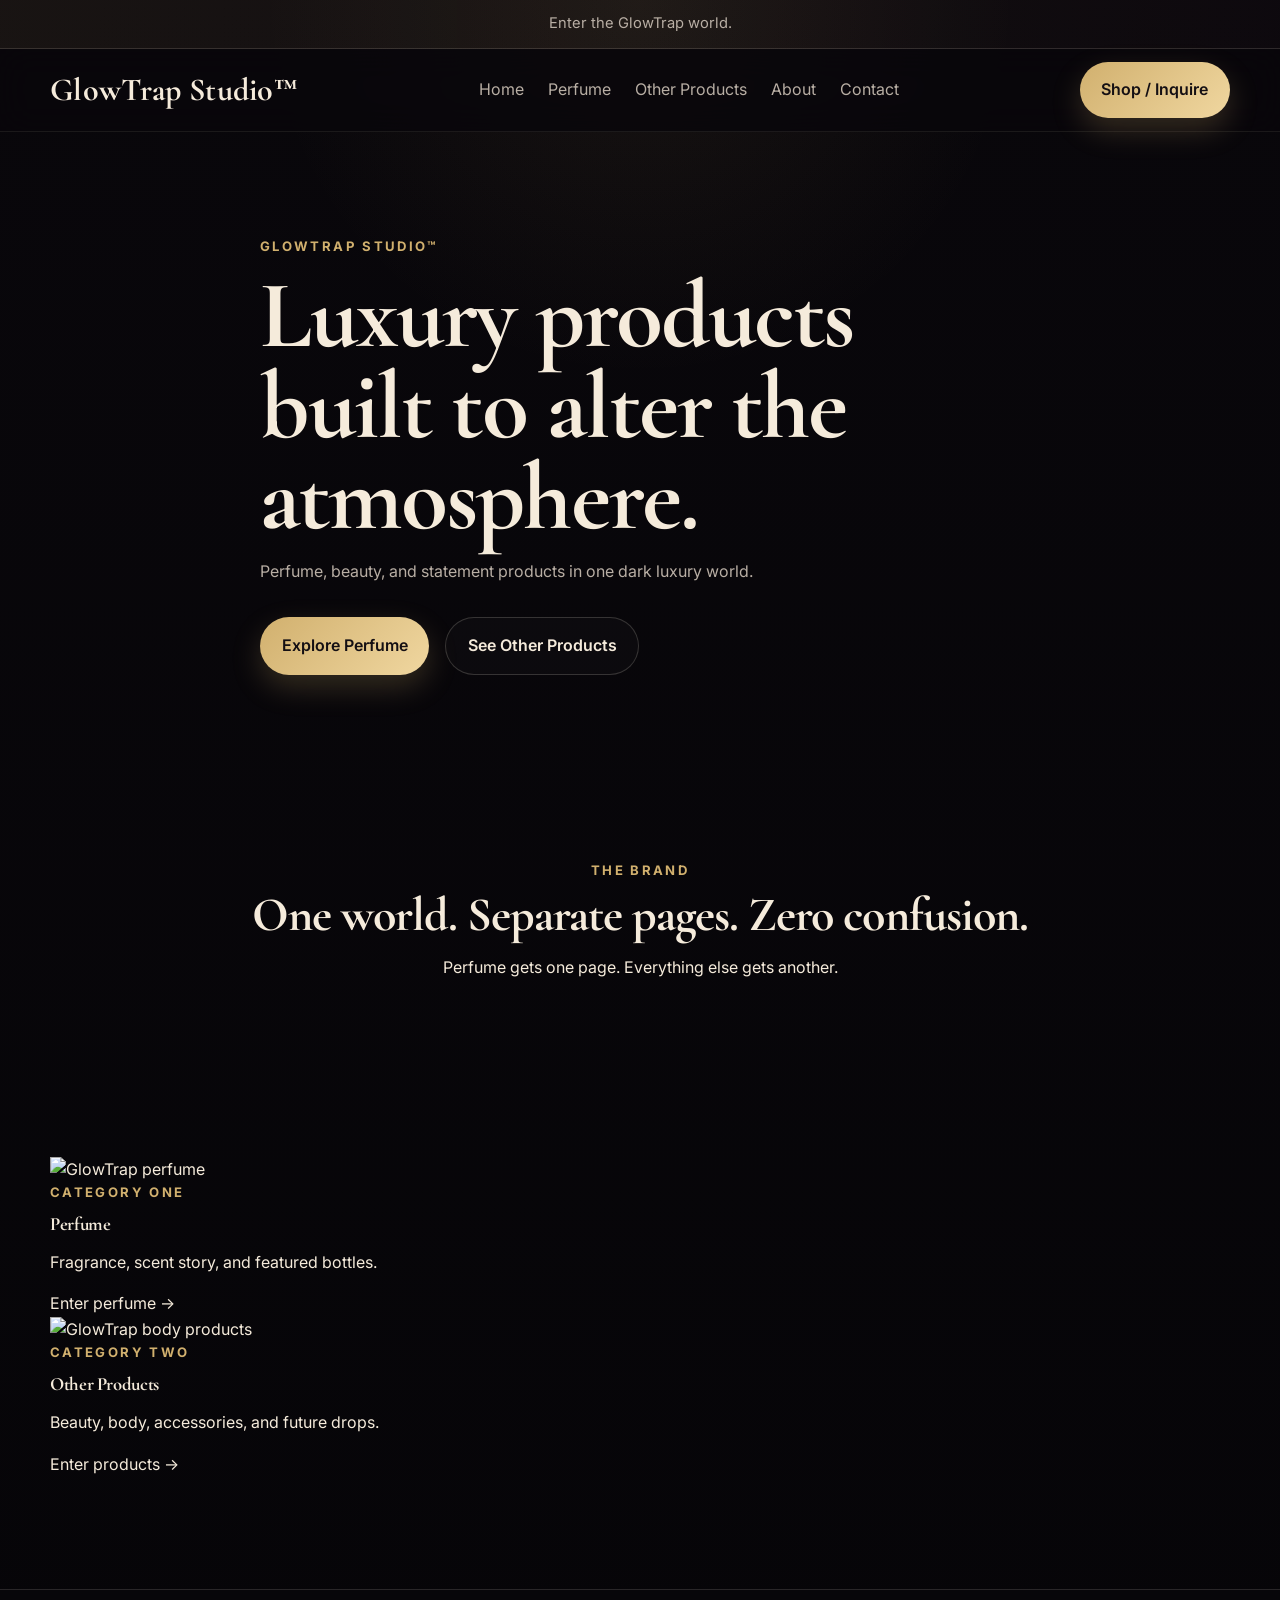
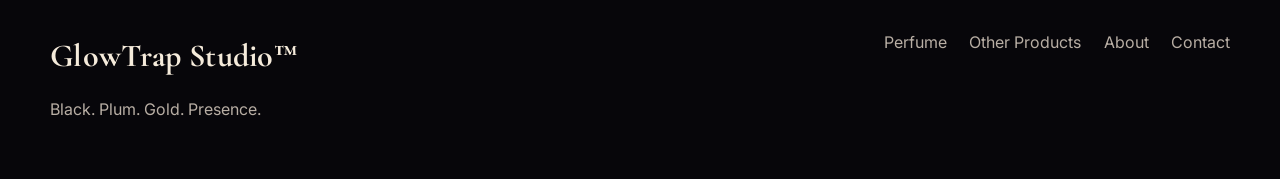
==== commit 1b6d097b: "Add files via upload" ====
--- a/index.html
+++ b/index.html
@@ -4,7 +4,7 @@
   <meta charset="UTF-8" />
   <meta name="viewport" content="width=device-width, initial-scale=1.0" />
   <title>GlowTrap Studio™</title>
-  <meta name="description" content="GlowTrap Studio™ — luxury products built to alter the atmosphere." />
+  <meta name="description" content="GlowTrap Studio — luxury products built to alter the atmosphere." />
   <link rel="preconnect" href="https://fonts.googleapis.com">
   <link rel="preconnect" href="https://fonts.gstatic.com" crossorigin>
   <link href="https://fonts.googleapis.com/css2?family=Cormorant+Garamond:wght@500;600;700&family=Inter:wght@400;500;600;700&display=swap" rel="stylesheet">
@@ -18,9 +18,7 @@
       <a class="logo" href="index.html">GlowTrap Studio™</a>
 
       <button class="menu-toggle" id="menuToggle" aria-label="Open menu">
-        <span></span>
-        <span></span>
-        <span></span>
+        <span></span><span></span><span></span>
       </button>
 
       <nav class="main-nav">
@@ -48,10 +46,7 @@
       <div class="container hero-content">
         <p class="eyebrow">GLOWTRAP STUDIO™</p>
         <h1>Luxury products built to alter the atmosphere.</h1>
-        <p class="hero-text">
-          Perfume, beauty, and statement products in one dark luxury world.
-        </p>
-
+        <p class="hero-text">Perfume, beauty, and statement products in one dark luxury world.</p>
         <div class="hero-actions">
           <a class="btn btn-primary" href="perfume.html">Explore Perfume</a>
           <a class="btn btn-secondary" href="products.html">See Other Products</a>
@@ -63,16 +58,14 @@
       <div class="container center">
         <p class="eyebrow">The Brand</p>
         <h2>One world. Separate pages. Zero confusion.</h2>
-        <p>
-          GlowTrap is not perfume-only. Perfume gets its own page. Everything else gets another.
-        </p>
+        <p>Perfume gets one page. Everything else gets another.</p>
       </div>
     </section>
 
     <section class="section cards-section">
       <div class="container cards-grid">
         <div class="card">
-          <div class="card-image placeholder perfume-placeholder"></div>
+          <img class="card-image" src="images/perfume-1.png" alt="GlowTrap perfume">
           <div class="card-copy">
             <p class="eyebrow">Category One</p>
             <h3>Perfume</h3>
@@ -82,7 +75,7 @@
         </div>
 
         <div class="card">
-          <div class="card-image placeholder products-placeholder"></div>
+          <img class="card-image" src="images/product-body.png" alt="GlowTrap body products">
           <div class="card-copy">
             <p class="eyebrow">Category Two</p>
             <h3>Other Products</h3>
@@ -90,16 +83,6 @@
             <a href="products.html" class="text-link">Enter products →</a>
           </div>
         </div>
-      </div>
-    </section>
-
-    <section class="section featured-section">
-      <div class="container center">
-        <p class="eyebrow">GlowTrap Rule</p>
-        <h2>The air should never be ordinary.</h2>
-        <p>
-          Clean design. Strong presence. Beautiful products.
-        </p>
       </div>
     </section>
   </main>
@@ -110,7 +93,6 @@
         <a class="logo footer-logo" href="index.html">GlowTrap Studio™</a>
         <p class="footer-note">Black. Plum. Gold. Presence.</p>
       </div>
-
       <div class="footer-links">
         <a href="perfume.html">Perfume</a>
         <a href="products.html">Other Products</a>
--- a/css/style.css
+++ b/css/style.css
@@ -0,0 +1,376 @@
+:root {
+  --bg: #09070b;
+  --bg-soft: #121017;
+  --plum: #22141f;
+  --gold: #d1b06e;
+  --gold-light: #f0d7a0;
+  --ivory: #f5ebdb;
+  --muted: #b8aea4;
+  --border: rgba(245, 235, 219, 0.14);
+  --shadow: 0 20px 60px rgba(0, 0, 0, 0.45);
+  --radius: 28px;
+  --max-width: 1180px;
+}
+
+* {
+  box-sizing: border-box;
+}
+
+html {
+  scroll-behavior: smooth;
+}
+
+body {
+  margin: 0;
+  font-family: "Inter", sans-serif;
+  color: var(--ivory);
+  background:
+    radial-gradient(circle at top center, rgba(209, 176, 110, 0.08), transparent 20%),
+    linear-gradient(180deg, var(--bg) 0%, #060508 100%);
+  line-height: 1.6;
+}
+
+a {
+  color: inherit;
+  text-decoration: none;
+}
+
+.container {
+  width: min(var(--max-width), calc(100% - 2rem));
+  margin: 0 auto;
+}
+
+.center {
+  text-align: center;
+}
+
+.topbar {
+  text-align: center;
+  padding: 0.75rem 1rem;
+  color: var(--muted);
+  font-size: 0.92rem;
+  border-bottom: 1px solid var(--border);
+  background: linear-gradient(90deg, rgba(209, 176, 110, 0.08), rgba(34, 20, 31, 0.16));
+}
+
+.site-header {
+  position: sticky;
+  top: 0;
+  z-index: 50;
+  backdrop-filter: blur(16px);
+  background: rgba(9, 7, 11, 0.84);
+  border-bottom: 1px solid rgba(245, 235, 219, 0.08);
+}
+
+.nav-wrap {
+  min-height: 82px;
+  display: flex;
+  align-items: center;
+  justify-content: space-between;
+  gap: 1rem;
+}
+
+.logo,
+.footer-logo {
+  font-family: "Cormorant Garamond", serif;
+  font-size: 2rem;
+  font-weight: 700;
+  letter-spacing: 0.01em;
+}
+
+.main-nav {
+  display: flex;
+  align-items: center;
+  gap: 1.5rem;
+}
+
+.main-nav a,
+.footer-links a {
+  color: var(--muted);
+}
+
+.main-nav a:hover,
+.footer-links a:hover {
+  color: var(--ivory);
+}
+
+.nav-cta,
+.btn {
+  display: inline-flex;
+  align-items: center;
+  justify-content: center;
+  padding: 0.95rem 1.35rem;
+  border-radius: 999px;
+  font-weight: 600;
+  transition: transform 0.2s ease, opacity 0.2s ease;
+}
+
+.nav-cta:hover,
+.btn:hover {
+  transform: translateY(-2px);
+}
+
+.nav-cta,
+.btn-primary {
+  color: #140f13;
+  background: linear-gradient(135deg, var(--gold), var(--gold-light));
+  box-shadow: 0 12px 30px rgba(209, 176, 110, 0.22);
+}
+
+.btn-secondary {
+  border: 1px solid rgba(245, 235, 219, 0.18);
+  background: rgba(255, 255, 255, 0.02);
+  color: var(--ivory);
+}
+
+.menu-toggle {
+  display: none;
+  width: 48px;
+  height: 48px;
+  border-radius: 999px;
+  border: 1px solid rgba(245, 235, 219, 0.1);
+  background: rgba(255, 255, 255, 0.03);
+  padding: 0;
+  cursor: pointer;
+  align-items: center;
+  justify-content: center;
+  flex-direction: column;
+  gap: 5px;
+}
+
+.menu-toggle span {
+  display: block;
+  width: 18px;
+  height: 2px;
+  background: var(--ivory);
+  border-radius: 999px;
+}
+
+.mobile-menu {
+  display: none;
+  border-top: 1px solid rgba(245, 235, 219, 0.06);
+  background: linear-gradient(180deg, rgba(18, 16, 23, 0.98), rgba(9, 7, 11, 0.98));
+}
+
+.mobile-menu a {
+  display: block;
+  padding: 0.9rem 1rem;
+  border-bottom: 1px solid rgba(245, 235, 219, 0.06);
+}
+
+.hero,
+.page-hero {
+  min-height: 72vh;
+  display: flex;
+  align-items: center;
+}
+
+.perfume-hero {
+  background:
+    radial-gradient(circle at 20% 30%, rgba(209, 176, 110, 0.08), transparent 20%),
+    radial-gradient(circle at 75% 38%, rgba(34, 20, 31, 0.4), transparent 26%),
+    linear-gradient(180deg, rgba(9, 7, 11, 0.08), rgba(9, 7, 11, 0.65));
+}
+
+.hero-content {
+  padding: 5rem 0;
+  max-width: 760px;
+}
+
+.eyebrow {
+  margin: 0 0 0.8rem;
+  text-transform: uppercase;
+  letter-spacing: 0.18em;
+  font-size: 0.82rem;
+  font-weight: 700;
+  color: var(--gold);
+}
+
+h1,
+h2,
+h3 {
+  margin: 0;
+  font-family: "Cormorant Garamond", serif;
+  line-height: 0.95;
+  letter-spacing: -0.02em;
+}
+
+h1 {
+  font-size: clamp(3.4rem, 8vw, 6rem);
+}
+
+h2 {
+  font-size: clamp(2rem, 4vw, 3rem);
+}
+
+.hero-text,
+.page-sub,
+.footer-note {
+  color: var(--muted);
+}
+
+.page-sub {
+  margin-top: 1rem;
+  font-size: 1.05rem;
+}
+
+.hero-actions {
+  display: flex;
+  flex-wrap: wrap;
+  gap: 1rem;
+  margin-top: 2rem;
+}
+
+.section {
+  padding: 5rem 0;
+}
+
+.perfume-grid {
+  display: grid;
+  grid-template-columns: 1fr 1fr;
+  gap: 2rem;
+}
+
+.perfume-card {
+  border: 1px solid var(--border);
+  border-radius: var(--radius);
+  overflow: hidden;
+  background:
+    radial-gradient(circle at top center, rgba(209, 176, 110, 0.04), transparent 18%),
+    linear-gradient(180deg, rgba(255, 255, 255, 0.03), rgba(255, 255, 255, 0.02));
+  box-shadow: var(--shadow);
+}
+
+.perfume-image {
+  width: 100%;
+  height: 520px;
+  object-fit: cover;
+  display: block;
+}
+
+.perfume-copy {
+  padding: 1.5rem;
+  text-align: center;
+}
+
+.perfume-copy p {
+  color: var(--muted);
+  margin: 0.6rem 0 1.2rem;
+  font-size: 1.05rem;
+}
+
+.site-footer {
+  margin-top: 2rem;
+  padding: 2.5rem 0;
+  border-top: 1px solid var(--border);
+  background: #07060a;
+}
+
+.footer-wrap {
+  display: grid;
+  grid-template-columns: 1fr auto;
+  gap: 1.5rem;
+  align-items: start;
+}
+
+.footer-links {
+  display: flex;
+  flex-wrap: wrap;
+  gap: 1rem 1.4rem;
+}
+
+@media (max-width: 980px) {
+  .main-nav,
+  .nav-cta {
+    display: none;
+  }
+
+  .menu-toggle {
+    display: inline-flex;
+  }
+
+  .perfume-grid,
+  .footer-wrap {
+    grid-template-columns: 1fr;
+  }
+
+  .page-hero {
+    min-height: 55vh;
+  }
+}
+
+@media (max-width: 640px) {
+  .hero-content {
+    padding: 4rem 0;
+  }
+
+  .hero-actions {
+    flex-direction: column;
+    align-items: stretch;
+  }
+
+  .btn {
+    width: 100%;
+  }
+
+  .logo,
+  .footer-logo {
+    font-size: 1.55rem;
+  }
+
+  .perfume-image {
+    height: 380px;
+  }
+}
+.products-hero {
+  background:
+    radial-gradient(circle at 20% 30%, rgba(209, 176, 110, 0.08), transparent 20%),
+    radial-gradient(circle at 75% 38%, rgba(34, 20, 31, 0.4), transparent 26%),
+    linear-gradient(180deg, rgba(9, 7, 11, 0.08), rgba(9, 7, 11, 0.65));
+}
+
+.products-grid {
+  display: grid;
+  grid-template-columns: repeat(3, 1fr);
+  gap: 2rem;
+}
+
+.product-card-clean {
+  border: 1px solid var(--border);
+  border-radius: var(--radius);
+  overflow: hidden;
+  background:
+    radial-gradient(circle at top center, rgba(209, 176, 110, 0.04), transparent 18%),
+    linear-gradient(180deg, rgba(255, 255, 255, 0.03), rgba(255, 255, 255, 0.02));
+  box-shadow: var(--shadow);
+}
+
+.product-image-clean {
+  width: 100%;
+  height: 520px;
+  object-fit: cover;
+  display: block;
+}
+
+.product-copy-clean {
+  padding: 1.5rem;
+  text-align: center;
+}
+
+.product-copy-clean p {
+  color: var(--muted);
+  margin: 0.6rem 0 1.2rem;
+  font-size: 1.05rem;
+}
+
+@media (max-width: 980px) {
+  .products-grid {
+    grid-template-columns: 1fr;
+  }
+}
+
+@media (max-width: 640px) {
+  .product-image-clean {
+    height: 380px;
+  }
+}
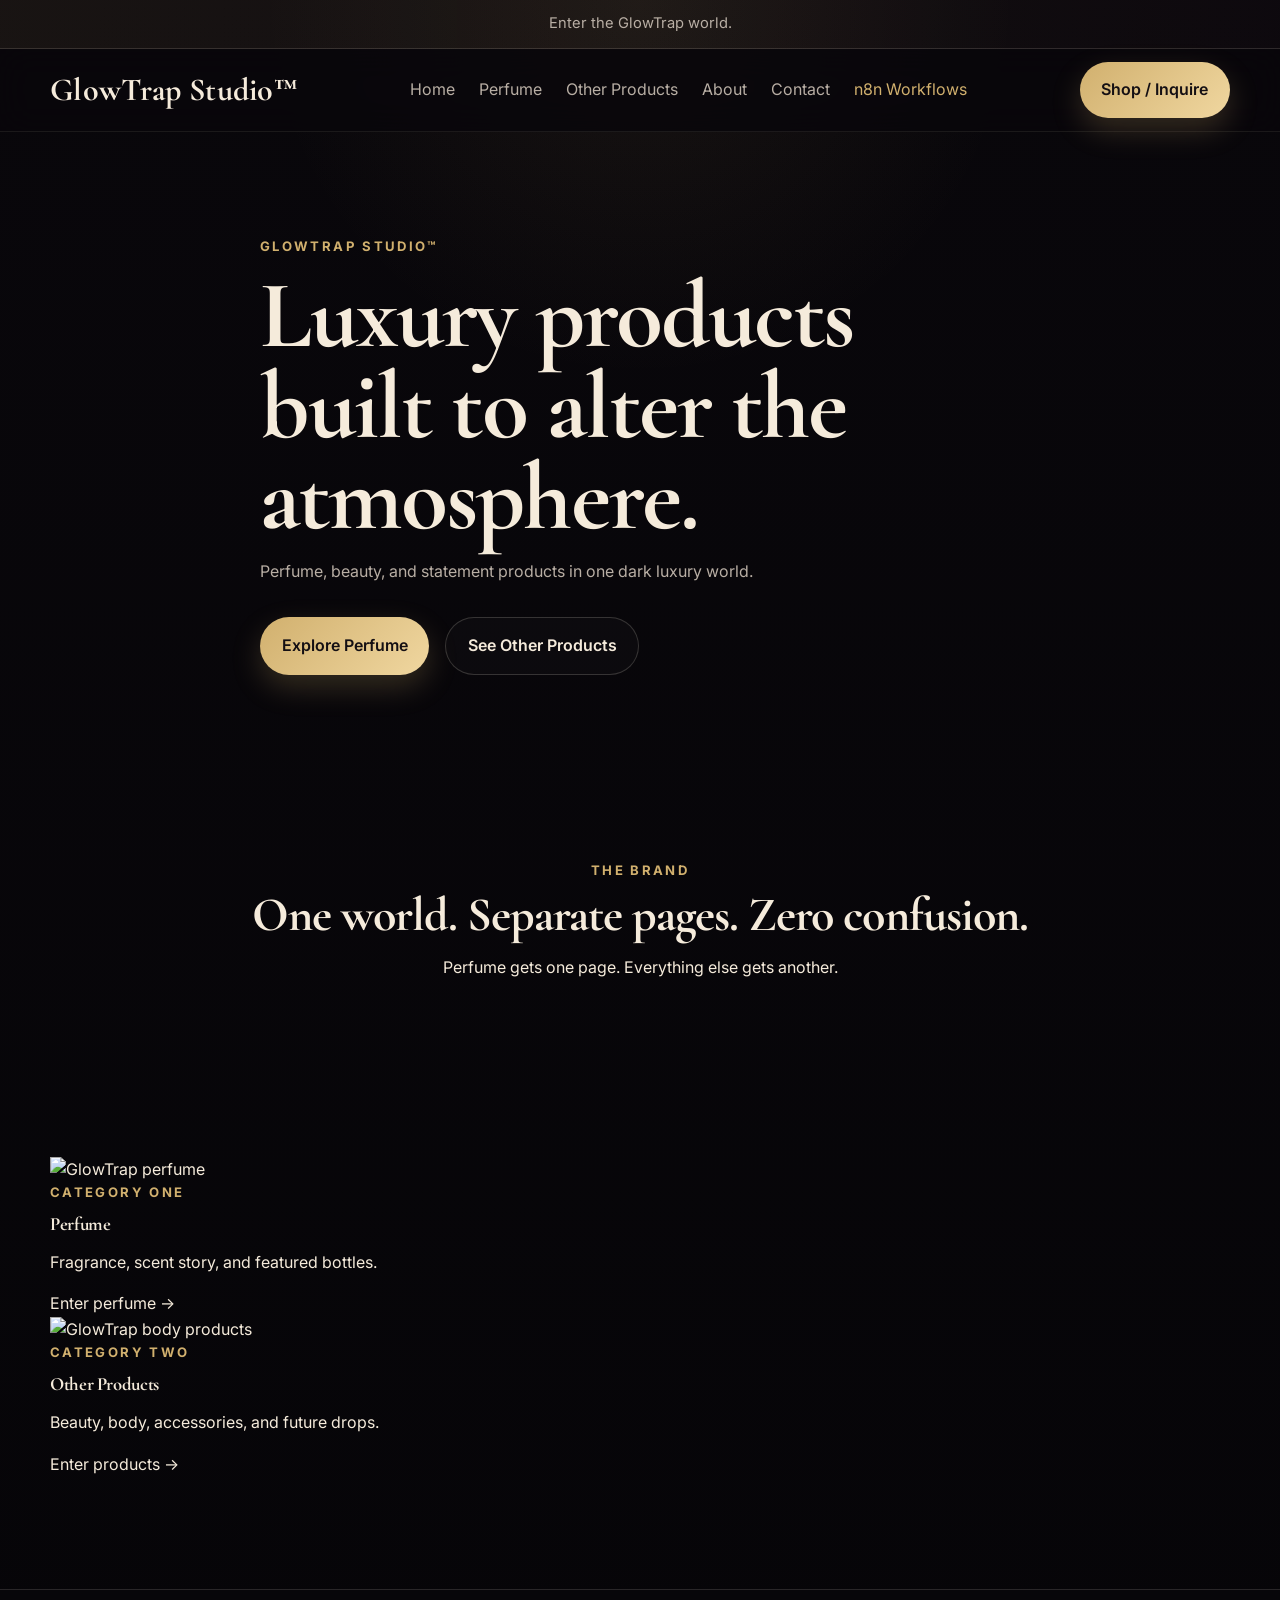
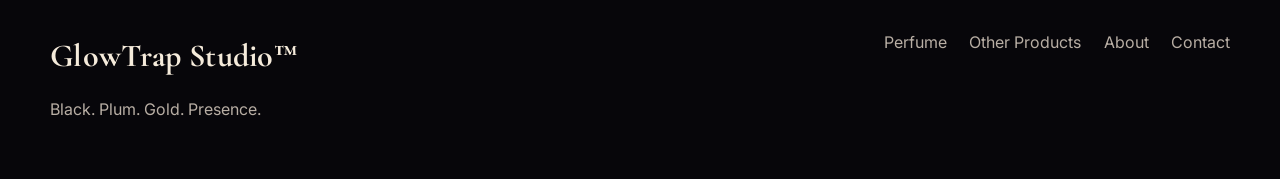
==== commit f3e6f734: "Integrate n8n-workflows collection as static browser - Copy 2061 workflow JSON files from Zie619/n8n" ====
--- a/index.html
+++ b/index.html
@@ -27,6 +27,7 @@
         <a href="products.html">Other Products</a>
         <a href="about.html">About</a>
         <a href="contact.html">Contact</a>
+        <a href="workflows.html" style="color:var(--gold)">n8n Workflows</a>
       </nav>
 
       <a class="nav-cta" href="contact.html">Shop / Inquire</a>
@@ -38,6 +39,7 @@
       <a href="products.html">Other Products</a>
       <a href="about.html">About</a>
       <a href="contact.html">Contact</a>
+      <a href="workflows.html">n8n Workflows</a>
     </div>
   </header>
 
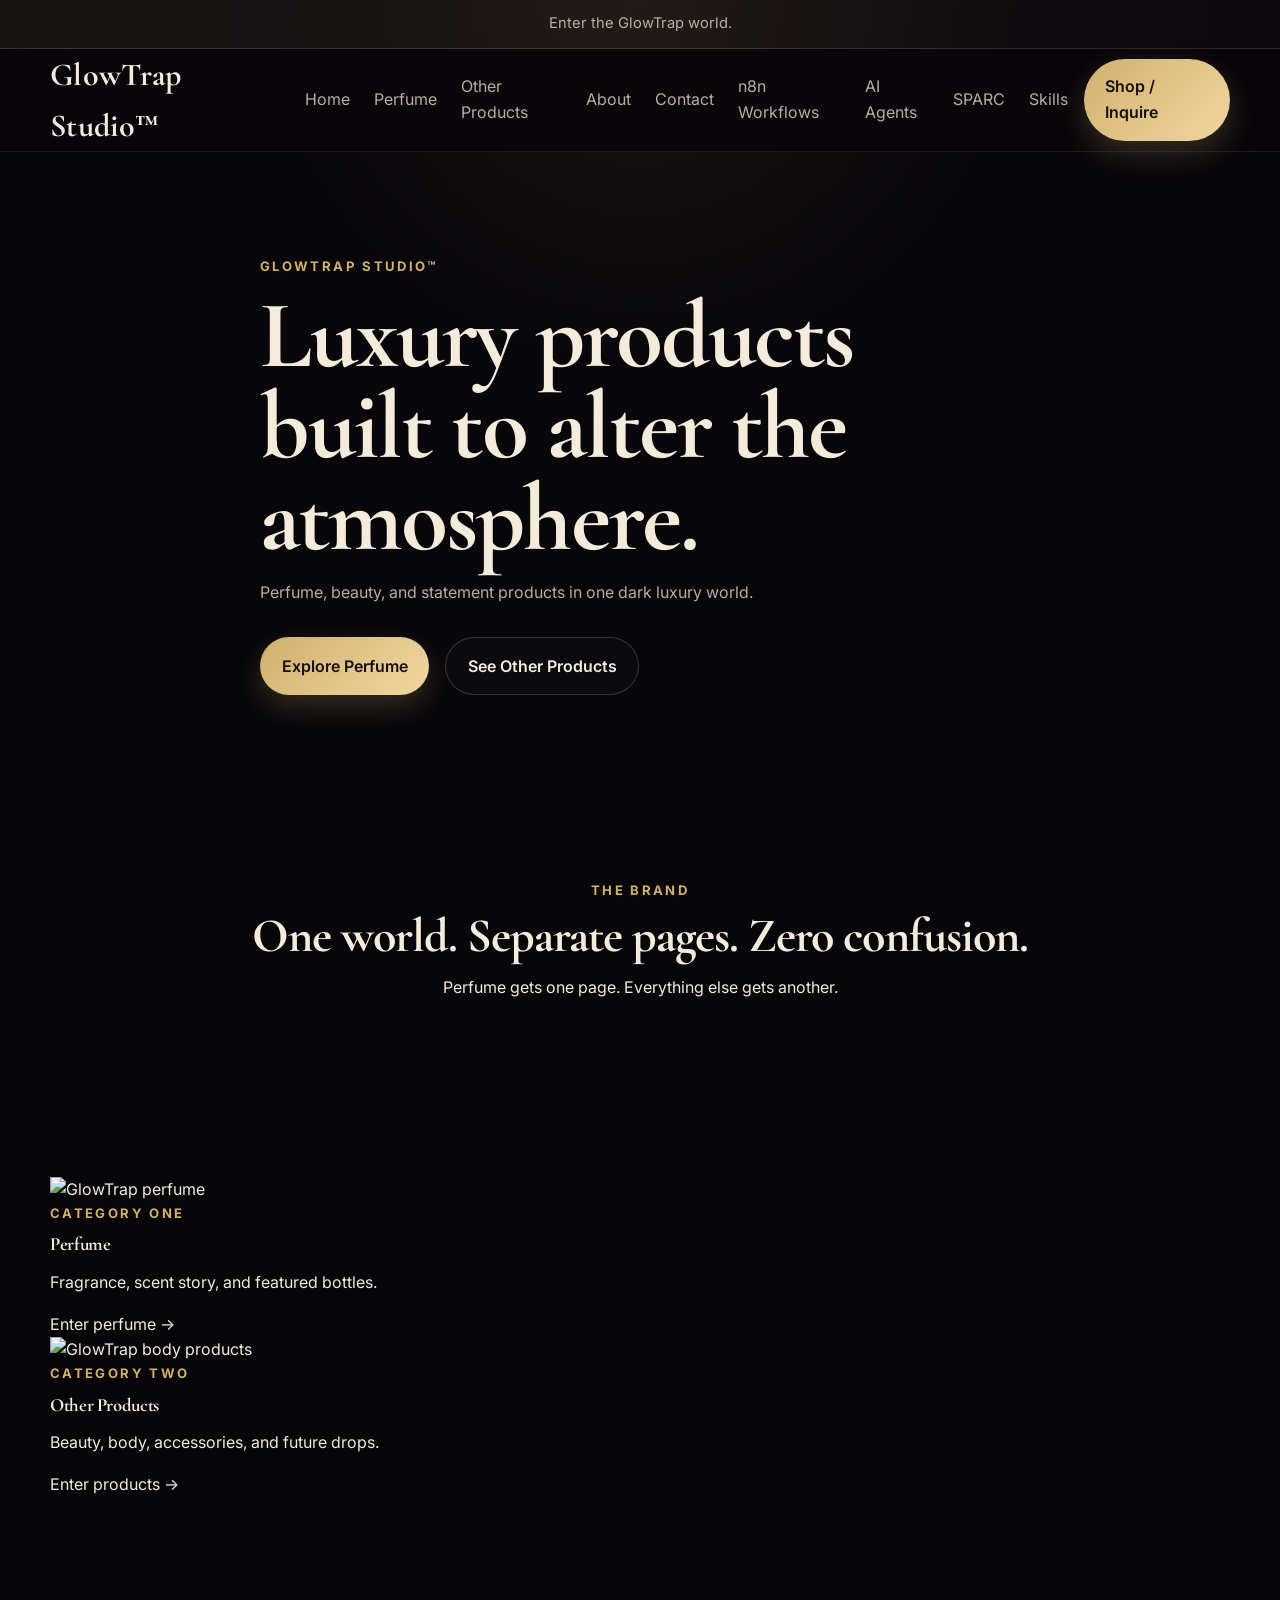
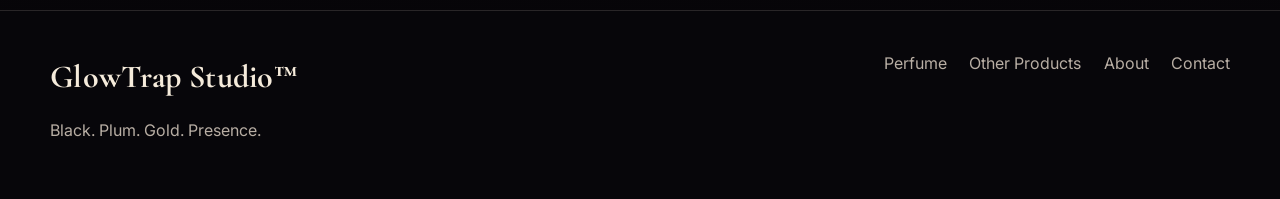
==== commit e255d2ac: "Integrate Ruflo AI orchestration features - Add agents.html: searchable directory of 75+ Ruflo AI ag" ====
--- a/index.html
+++ b/index.html
@@ -27,7 +27,10 @@
         <a href="products.html">Other Products</a>
         <a href="about.html">About</a>
         <a href="contact.html">Contact</a>
-        <a href="workflows.html" style="color:var(--gold)">n8n Workflows</a>
+        <a href="workflows.html">n8n Workflows</a>
+        <a href="agents.html">AI Agents</a>
+        <a href="sparc.html">SPARC</a>
+        <a href="skills.html">Skills</a>
       </nav>
 
       <a class="nav-cta" href="contact.html">Shop / Inquire</a>
@@ -40,6 +43,9 @@
       <a href="about.html">About</a>
       <a href="contact.html">Contact</a>
       <a href="workflows.html">n8n Workflows</a>
+      <a href="agents.html">AI Agents</a>
+      <a href="sparc.html">SPARC</a>
+      <a href="skills.html">Skills</a>
     </div>
   </header>
 
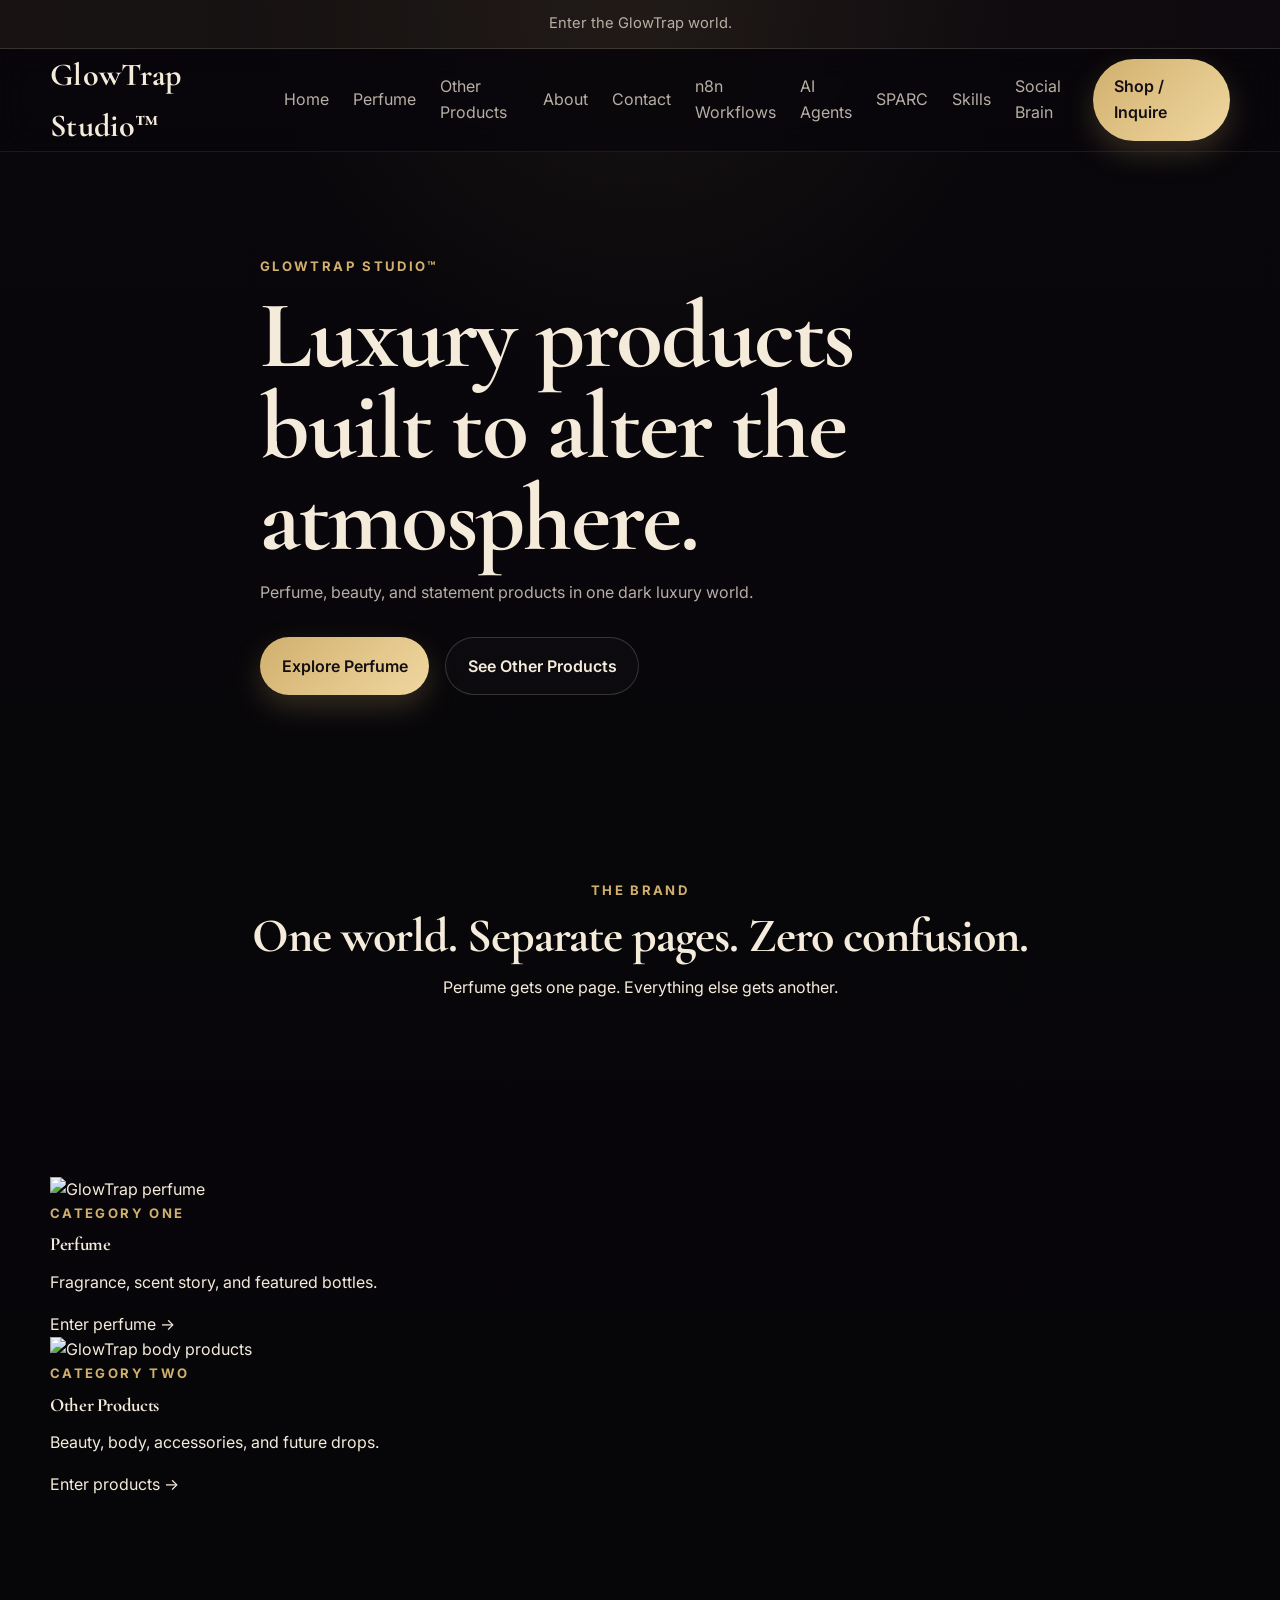
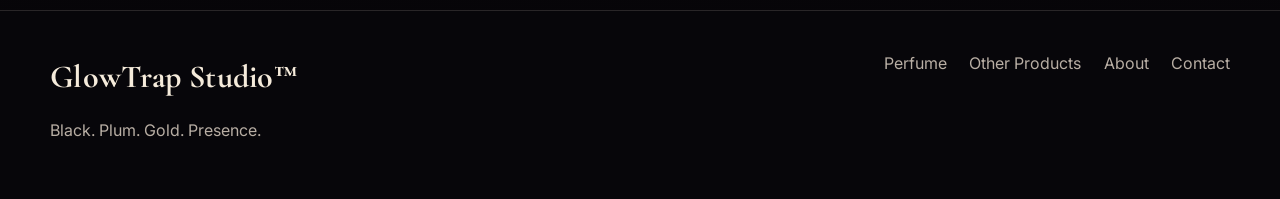
==== commit 24603dbb: "Add Social Media Brain — complete automation system - 9 importable n8n workflow JSON files:   01 Tre" ====
--- a/index.html
+++ b/index.html
@@ -31,6 +31,7 @@
         <a href="agents.html">AI Agents</a>
         <a href="sparc.html">SPARC</a>
         <a href="skills.html">Skills</a>
+        <a href="social-brain.html">Social Brain</a>
       </nav>
 
       <a class="nav-cta" href="contact.html">Shop / Inquire</a>
@@ -46,6 +47,7 @@
       <a href="agents.html">AI Agents</a>
       <a href="sparc.html">SPARC</a>
       <a href="skills.html">Skills</a>
+      <a href="social-brain.html">Social Brain</a>
     </div>
   </header>
 
